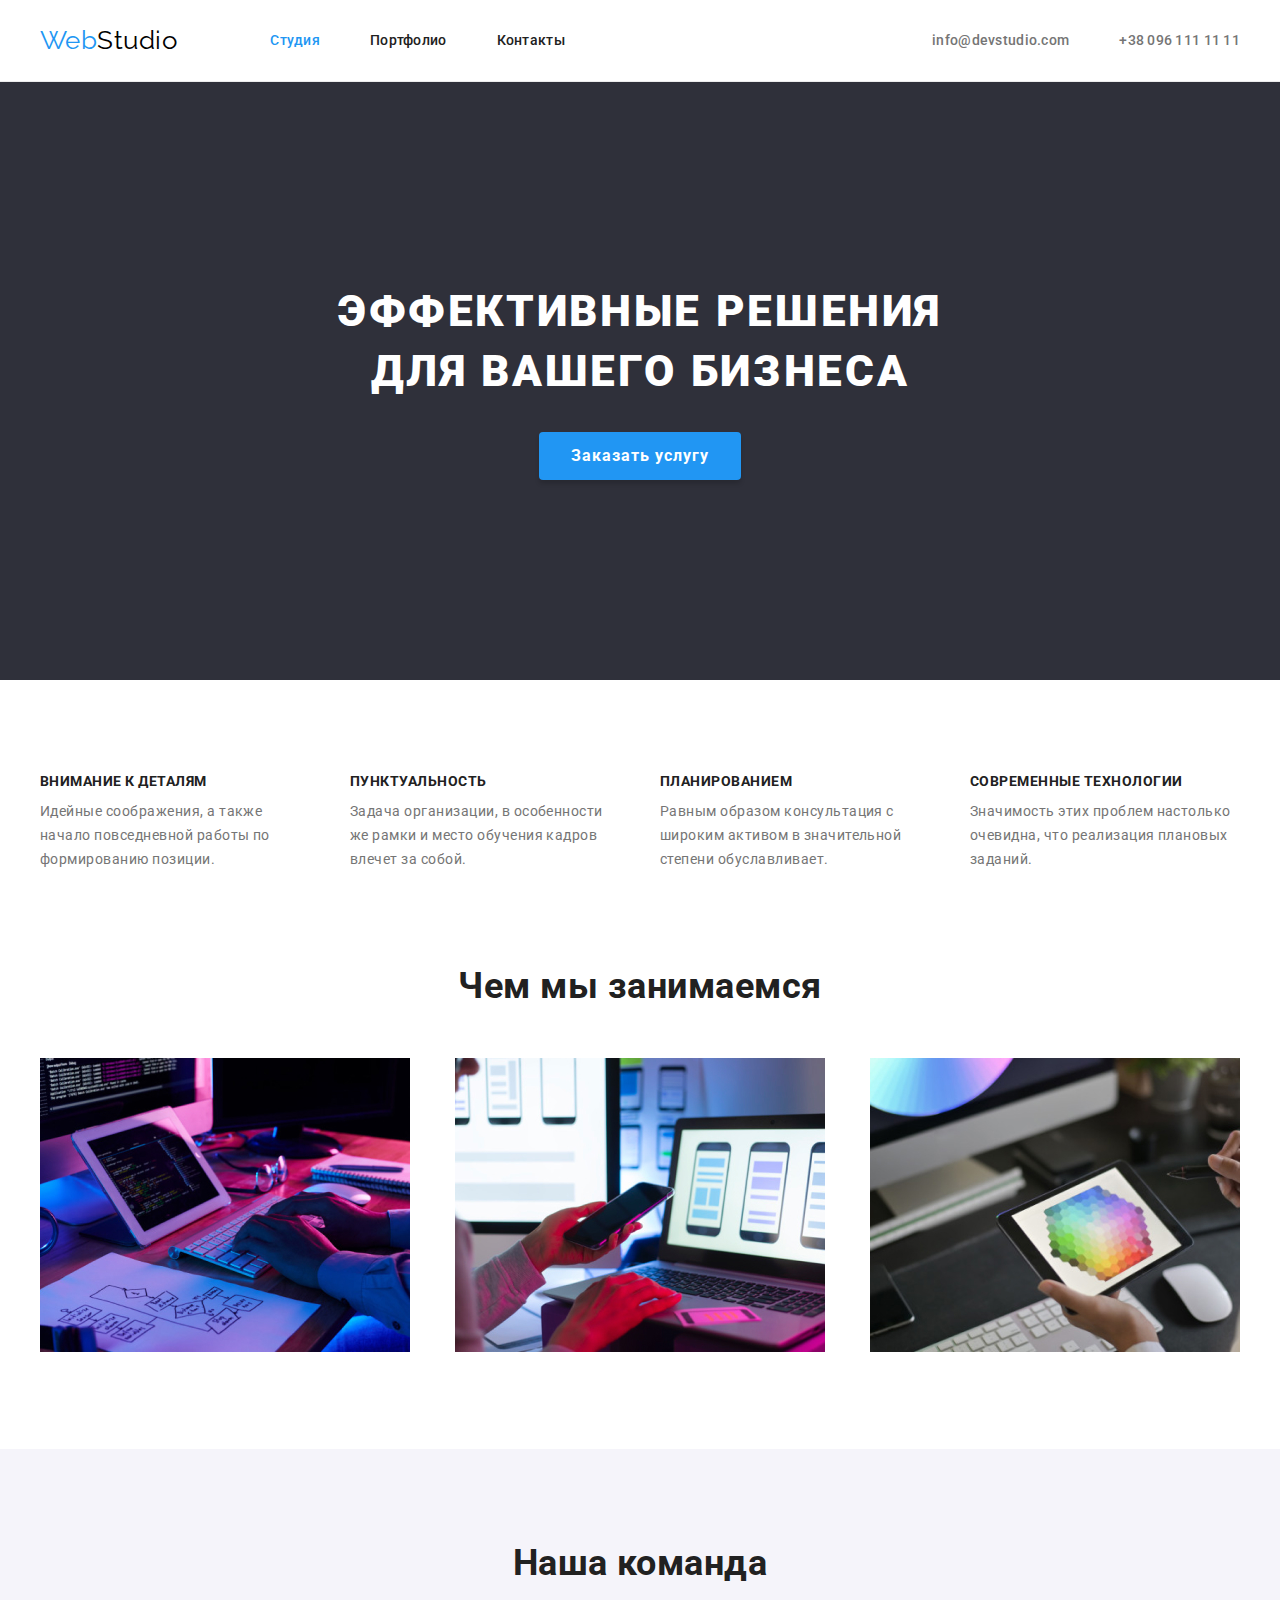
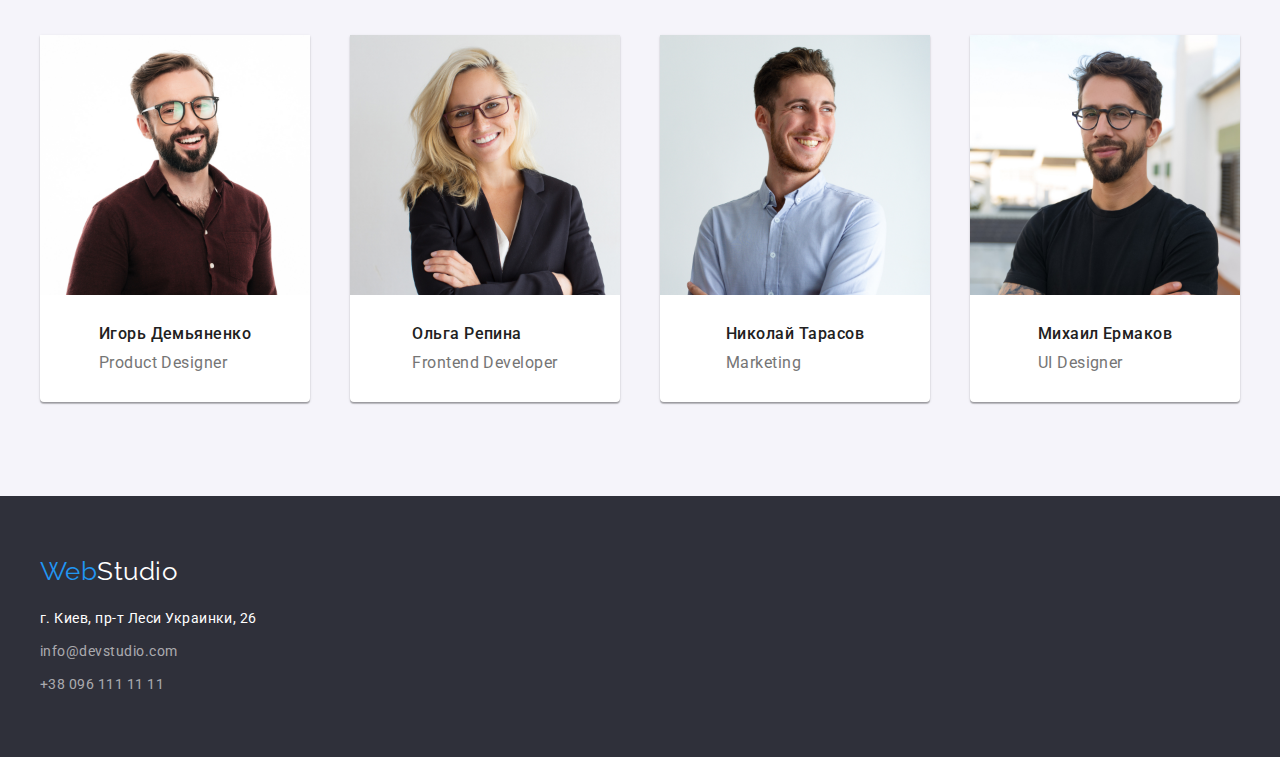
==== index.html @ 61a5749d "Initial commit" ====
<!DOCTYPE html>
<html lang="ru">
  <head>
    <meta charset="UTF-8" />
    <meta http-equiv="X-UA-Compatible" content="IE=edge" />
    <meta name="viewport" content="width=device-width, initial-scale=1.0" />
    <title>Document</title>
    <link rel="stylesheet" href="./css/reset.css" />
    <link rel="stylesheet" href="./css/styles.css" />
    <link rel="preconnect" href="https://fonts.googleapis.com" />
    <link rel="preconnect" href="https://fonts.gstatic.com" crossorigin />
    <link
      href="https://fonts.googleapis.com/css2?family=Raleway:wght@700&family=Roboto:wght@400;500;700;900&display=swap"
      rel="stylesheet"
    />
  </head>
  <body>
    <!-- Шапка -->

    <header class="header">
      <div class="container">
        <nav class="header-nav">
          <a href="./index.html" class="header-logo logo">
            Web<span class="accent-header">Studio</span></a
          >
          <ul class="site-nav">
            <li class="site-nav-link">
              <a href="./index.html" class="header-link link current">Студия</a>
            </li>
            <li class="site-nav-link">
              <a href="./portfolio.html" class="header-link link">Портфолио</a>
            </li>
            <li class="site-nav-link"><a href="" class="header-link link">Контакты</a></li>
          </ul>
        </nav>
        <ul class="socials-list">
          <li class="socials-list-item">
            <a href="mailto:info@devstudio.com" class="socials">info@devstudio.com</a>
          </li>
          <li class="socials-list-item no-margin">
            <a href="tel:+38-096-111-11-11" class="socials">+38 096 111 11 11</a>
          </li>
        </ul>
      </div>
    </header>
    <main>
      <!-- Герой -->

      <section class="hero">
        <div class="container">
          <h1 class="hero-title">Эффективные решения для вашего бизнеса</h1>
          <button type="button" class="hero-button">Заказать услугу</button>
        </div>
      </section>

      <!-- Преимущества -->

      <section class="feature-section">
        <div class="container">
          <!-- Заголовок будет скрыт -->
          <h2 class="feature-hidden">Наши преимущества</h2>
          <ul class="feature-list">
            <li class="feauture-list-item">
              <h3 class="feature-title">Внимание к деталям</h3>
              <p class="feature-text">
                Идейные соображения, а также начало повседневной работы по формированию позиции.
              </p>
            </li>
            <li class="feauture-list-item">
              <h3 class="feature-title">Пунктуальность</h3>
              <p class="feature-text">
                Задача организации, в особенности же рамки и место обучения кадров влечет за собой.
              </p>
            </li>
            <li class="feauture-list-item">
              <h3 class="feature-title">Планированием</h3>
              <p class="feature-text">
                Равным образом консультация с широким активом в значительной степени обуславливает.
              </p>
            </li>
            <li class="feauture-list-item">
              <h3 class="feature-title">Современные технологии</h3>
              <p class="feature-text">
                Значимость этих проблем настолько очевидна, что реализация плановых заданий.
              </p>
            </li>
          </ul>
        </div>
      </section>

      <!-- Чем мы занимаемся -->

      <section class="busines-section">
        <div class="container">
          <h2 class="busines-title section-title">Чем мы занимаемся</h2>
          <ul class="busines-list">
            <li class="busines-item">
              <img
                src="./images/box1.jpg"
                alt="Человек набирает на клавиатуре код для веб странички"
                width="370"
                height="294"
              />
            </li>
            <li class="busines-item">
              <img
                src="./images/box2.jpg"
                alt="Человек адаптирует веб страничку для телефона"
                width="370"
                height="294"
              />
            </li>
            <li class="busines-item">
              <img
                src="./images/box3.jpg"
                alt="Человек с планшетом выбирает на нём цвет на плитре"
                width="370"
                height="294"
              />
            </li>
          </ul>
        </div>
      </section>

      <!-- Наша команда -->

      <section class="team-section">
        <div class="container">
          <h2 class="team-title section-title">Наша команда</h2>
          <ul class="team-list">
            <li class="team-item">
              <img
                class="team-img"
                src="./images/img-1.jpg"
                alt="Портрет Игоря Демьяненко"
                width="270"
                height="260"
              />
              <div class="team-text-box">
                <h3 class="team-names">Игорь Демьяненко</h3>
                <p class="team-text">Product Designer</p>
              </div>
            </li>
            <li class="team-item">
              <img
                class="team-img"
                src="./images/img-2.jpg"
                alt="Портрет Ольги Репиной"
                width="270"
                height="260"
              />
              <div class="team-text-box">
                <h3 class="team-names">Ольга Репина</h3>
                <p class="team-text">Frontend Developer</p>
              </div>
            </li>
            <li class="team-item">
              <img
                class="team-img"
                src="./images/img-3.jpg"
                alt="Портрет Николая Тарасова"
                width="270"
                height="260"
              />
              <div class="team-text-box">
                <h3 class="team-names">Николай Тарасов</h3>
                <p class="team-text">Marketing</p>
              </div>
            </li>
            <li class="team-item">
              <img
                class="team-img"
                src="./images/img-4.jpg"
                alt="Портрет Михаила Ермакова"
                width="270"
                height="260"
              />
              <div class="team-text-box">
                <h3 class="team-names">Михаил Ермаков</h3>
                <p class="team-text">UI Designer</p>
              </div>
            </li>
          </ul>
        </div>
      </section>
    </main>
    <!-- Подвал -->

    <footer class="footer">
      <div class="container">
        <a href="./index.html" class="logo logo-footer">
          Web<span class="accent-footer">Studio</span></a
        >
        <address>
          <ul class="footer-list">
            <li class="footer-list-item">
              <a href="https://goo.gl/maps/qVXAVopkia2wuuTD7" class="address"
                >г. Киев, пр-т Леси Украинки, 26
              </a>
            </li>
            <li class="footer-list-item">
              <a href="mailto:info@devstudio.com" class="footer-socials">info@devstudio.com</a>
            </li>
            <li><a href="tel:+38-096-111-11-11" class="footer-socials">+38 096 111 11 11</a></li>
          </ul>
        </address>
      </div>
    </footer>
  </body>
</html>
---- css/styles.css ----
:root {
  --primary-text-color: #757575;
  --title-text-color: #212121;
  --accent-color: #2196f3;
  --primary-bg-color: #ffffff;
}

/* #2196F3 */
/* #212121 */
/* #000000 */
/* #757575 */
/* #FFFFFF */

/* Глобальные значения */
body {
  background-color: var(--primary-bg-color);
  color: var(--primary-text-color);
  font-family: Roboto, -apple-system, BlinkMacSystemFont, avenir next, avenir, segoe ui,
    helvetica neue, helvetica, Ubuntu, roboto, noto, arial, sans-serif;
  letter-spacing: 0.03em;
}
.container {
  max-width: 1200px;
  margin: 0 auto;
}

/* Шапка */
.header {
  padding: 25px 0;
  border-bottom: 1px solid rgba(236, 236, 236, 1);
}
.header .container {
  display: flex;
  justify-content: space-between;
}
.header-nav,
.socials-list {
  display: flex;
  flex-direction: row;
  align-items: center;
}

.site-nav {
  display: flex;
}
.site-nav-link,
.socials-list-item {
  margin: 0 50px 0 0;
}
.no-margin {
  margin: 0;
}

.logo {
  color: var(--accent-color);
  font-family: Raleway, sans-serif;
  font-size: 26px;
  line-height: 1.19;
}
.header-logo {
  margin-right: 93px;
}
.accent-header {
  color: #000000;
}
.site-nav .link {
  color: var(--title-text-color);
  font-weight: 500;
  font-size: 14px;
  line-height: 1.14;
  letter-spacing: 0.02em;
}
.site-nav .link:hover,
.site-nav .link:focus {
  color: var(--accent-color);
}
.site-nav .link.current {
  color: var(--accent-color);
}
.site-nav,
.socials-list {
  list-style: none;
}
.socials {
  color: var(--primary-text-color);
  font-weight: 500;
  font-size: 14px;
  line-height: 1.14;
  letter-spacing: 0.02em;
}
.socials:hover,
.socials:focus {
  color: var(--accent-color);
}

/* Подвал */

.footer {
  background-color: #2f303a;
  padding: 60px 0;
}
.logo-footer {
  display: inline-block;
  margin-bottom: 20px;
}
.footer-list-item {
  padding-bottom: 9px;
}
.footer a:hover,
.footer a:focus {
  color: var(--accent-color);
}
.accent-footer {
  color: var(--primary-bg-color);
}
.address {
  color: var(--primary-bg-color);
  font-style: normal;
  font-weight: 400;
  font-size: 14px;
  line-height: 1.71;
}
.footer-socials {
  color: rgb(255, 255, 255, 0.6);
  font-style: normal;
  font-weight: 400;
  font-size: 14px;
  line-height: 1.71;
}

/* Удаление подчеркивания у ссылок */
a {
  text-decoration: none;
}

/* Стили для ТИТУЛЬНОЙ страницы */
/* Секции */

.section-title {
  color: var(--title-text-color);
  font-size: 36px;
  line-height: 1.16;
  text-align: center;
}

/* Герой */

.hero .container {
  display: flex;
  flex-direction: column;
  justify-content: center;
  align-items: center;
}
.hero {
  padding: 200px 0;
  background-color: #2f303a;
}
.hero-title {
  color: var(--primary-bg-color);

  font-size: 44px;
  line-height: 1.36;
  text-align: center;
  letter-spacing: 0.06em;
  text-transform: uppercase;
  font-weight: 900;

  margin-bottom: 30px;
  box-sizing: border-box;
  width: 696px;
}
.hero-button {
  padding: 0;
  border: none;
  font: inherit;
  color: inherit;
  background-color: transparent;

  font-family: Roboto;
  color: var(--primary-bg-color);
  background-color: var(--accent-color);
  font-weight: 700;
  font-size: 16px;
  line-height: 1.8;
  letter-spacing: 0.06em;
  cursor: pointer;
  padding: 10px 32px;
  box-shadow: 0px 4px 4px rgba(0, 0, 0, 0.15);
  border-radius: 4px;

  min-width: 200px;
}

/* Преимущества */
.feature-section {
  padding: 94px 0;
}
.feature-hidden {
  display: none;
}
.feature-title {
  color: var(--title-text-color);
  font-weight: 700;
  font-size: 14px;
  line-height: 1.14;
  text-transform: uppercase;

  margin-bottom: 10px;
}

.feature-list {
  display: flex;
  justify-content: space-between;
}

.feauture-list-item {
  max-width: 270px;
}

.feature-text {
  font-size: 14px;
  line-height: 1.71;
}

/* Чем мы занимаемся */

.busines-section {
  padding-bottom: 94px;
}
.busines-list {
  display: flex;
  justify-content: space-between;
}

.busines-title {
  margin-bottom: 50px;
  font-weight: 700;
}

/* Наша команда */

.team-section {
  background-color: #f5f4fa;
  padding: 94px 0;
}
.team-list {
  display: flex;
  justify-content: space-between;
}
.team-title {
  margin-bottom: 50px;
  font-weight: 700;
}
.team-names {
  color: var(--title-text-color);
  font-weight: 500;
  font-size: 16px;
  line-height: 1.18;
  font-weight: 500;
  margin-bottom: 10px;
}

.team-item {
  background-color: var(--primary-bg-color);
  box-shadow: 0px 1px 3px rgba(0, 0, 0, 0.12), 0px 1px 1px rgba(0, 0, 0, 0.14),
    0px 2px 1px rgba(0, 0, 0, 0.2);
  border-radius: 0px 0px 4px 4px;
  display: flex;
  flex-direction: column;
  align-items: center;
}

.team-text {
  font-size: 16px;
  line-height: 1.18;
}

.team-text-box {
  padding: 30px 0;
}

/* Стили для ПОРТФОЛИО */

.portfolio-hidden {
  display: none;
}

/* PORFOLIO */

.portfolio-section {
  padding: 94px 0;
}

/* фильтр */
.filter {
  display: flex;
  justify-content: center;
  margin-bottom: 20px;
}
.filter-item {
  margin: 0 4px;
}

.filter-button {
  font-family: Roboto;
  color: var(--title-text-color);
  background-color: #f5f4fa;
  font-style: normal;
  font-weight: 500;
  font-size: 16px;
  line-height: 1.62;
  cursor: pointer;
}
.filter-button:hover,
.filter-button:focus {
  color: var(--primary-bg-color);
  background-color: var(--accent-color);
}

.filter-button {
  padding: 0;
  border: none;
  font: inherit;
  color: inherit;
  background-color: transparent;

  font-family: 'Roboto';
  font-style: normal;
  font-weight: 500;
  font-size: 16px;
  line-height: 26px;
  text-align: center;
  letter-spacing: 0.03em;

  color: var(--title-text-color);
  background-color: #f5f4fa;

  padding: 6px 22px;
  border-radius: 4px;
}

.filter-button:hover,
.filter-button:hover {
  background: var(--accent-color);

  box-shadow: 0px 3px 1px rgba(0, 0, 0, 0.1), 0px 1px 2px rgba(0, 0, 0, 0.08),
    0px 2px 2px rgba(0, 0, 0, 0.12);
}

/* галерея */

.portfolio {
  display: flex;
  justify-content: space-between;
  flex-wrap: wrap;
}
.portfolio-item {
  margin-top: 30px;
}
.portfolio-cards {
  border-right: 1px solid rgba(238, 238, 238, 1);
  border-bottom: 1px solid rgba(238, 238, 238, 1);
  border-left: 1px solid rgba(238, 238, 238, 1);
  padding: 24px;
}
.portfolio-title {
  color: var(--title-text-color);
  font-size: 18px;
  line-height: 2;
  margin-bottom: 4px;
  font-weight: 700;
}

.portfolio-text {
  color: var(--primary-text-color);
  font-size: 16px;
  line-height: 1.87;
}
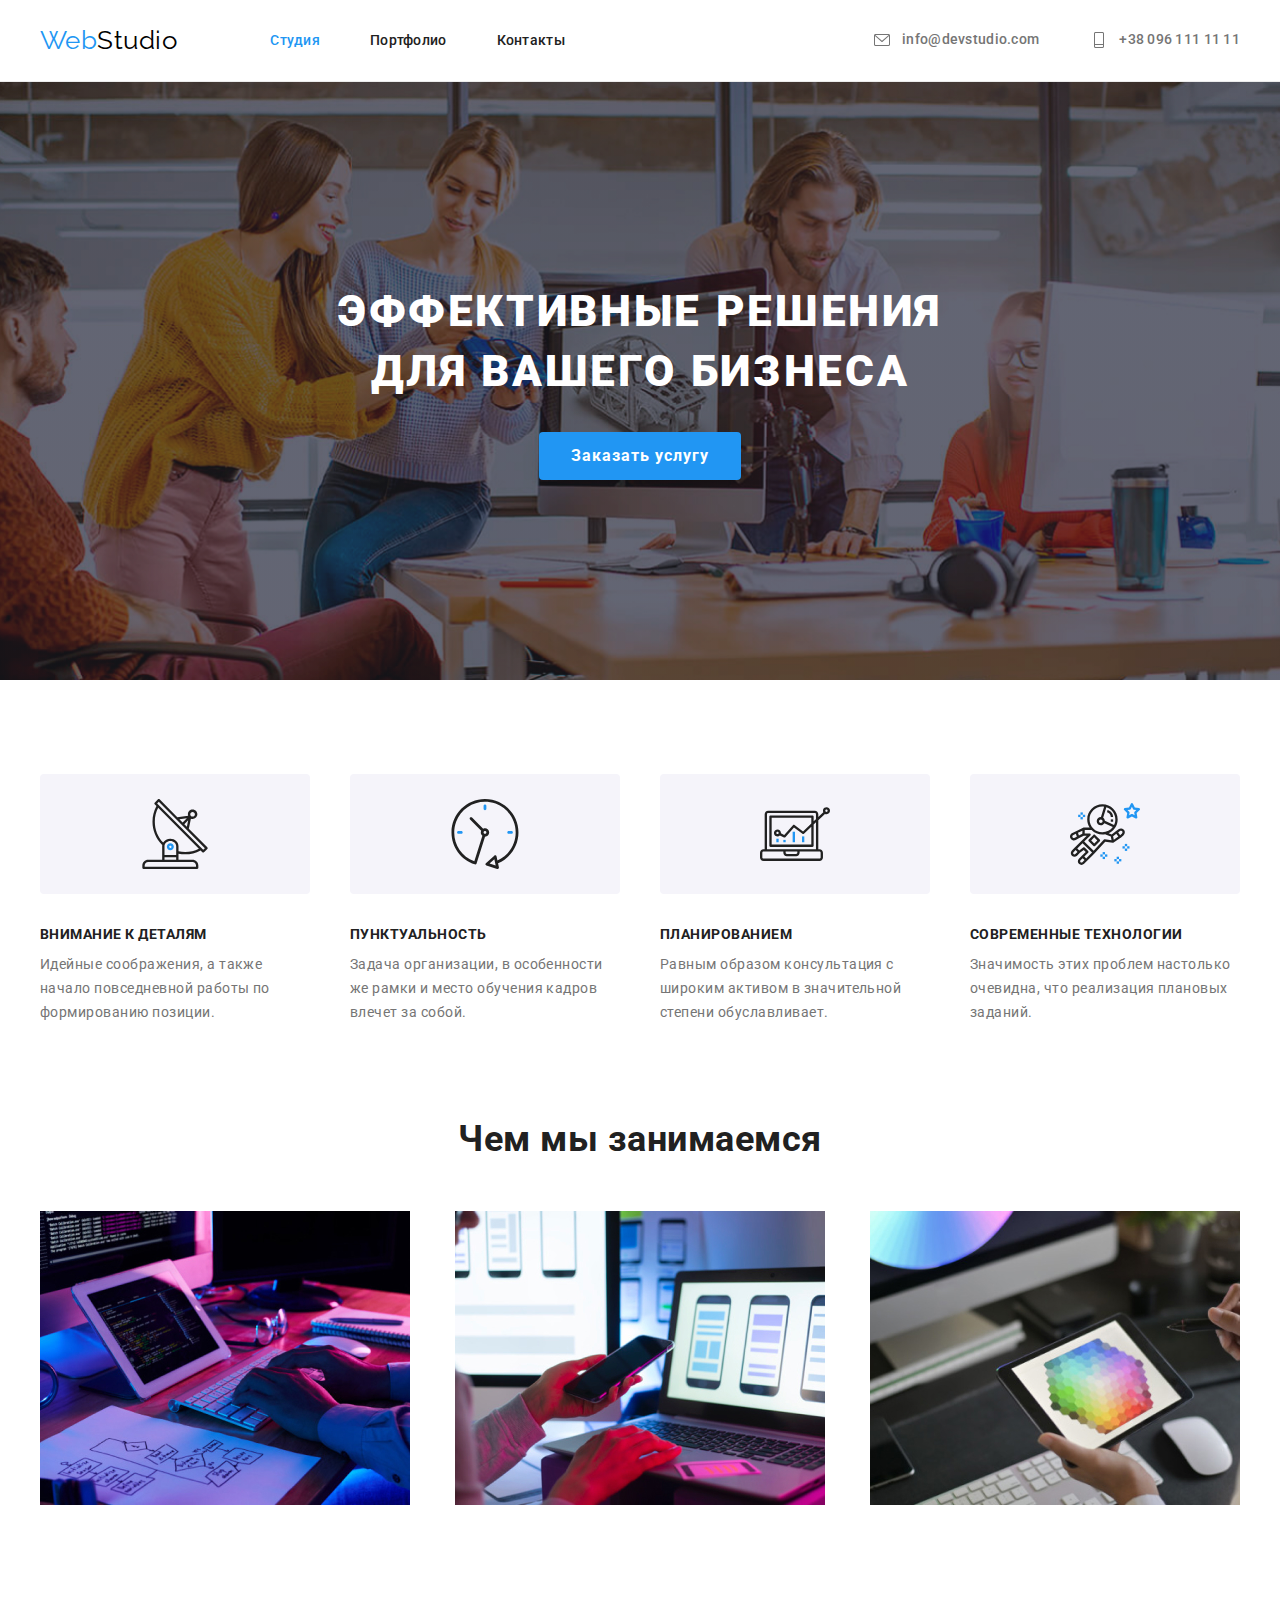
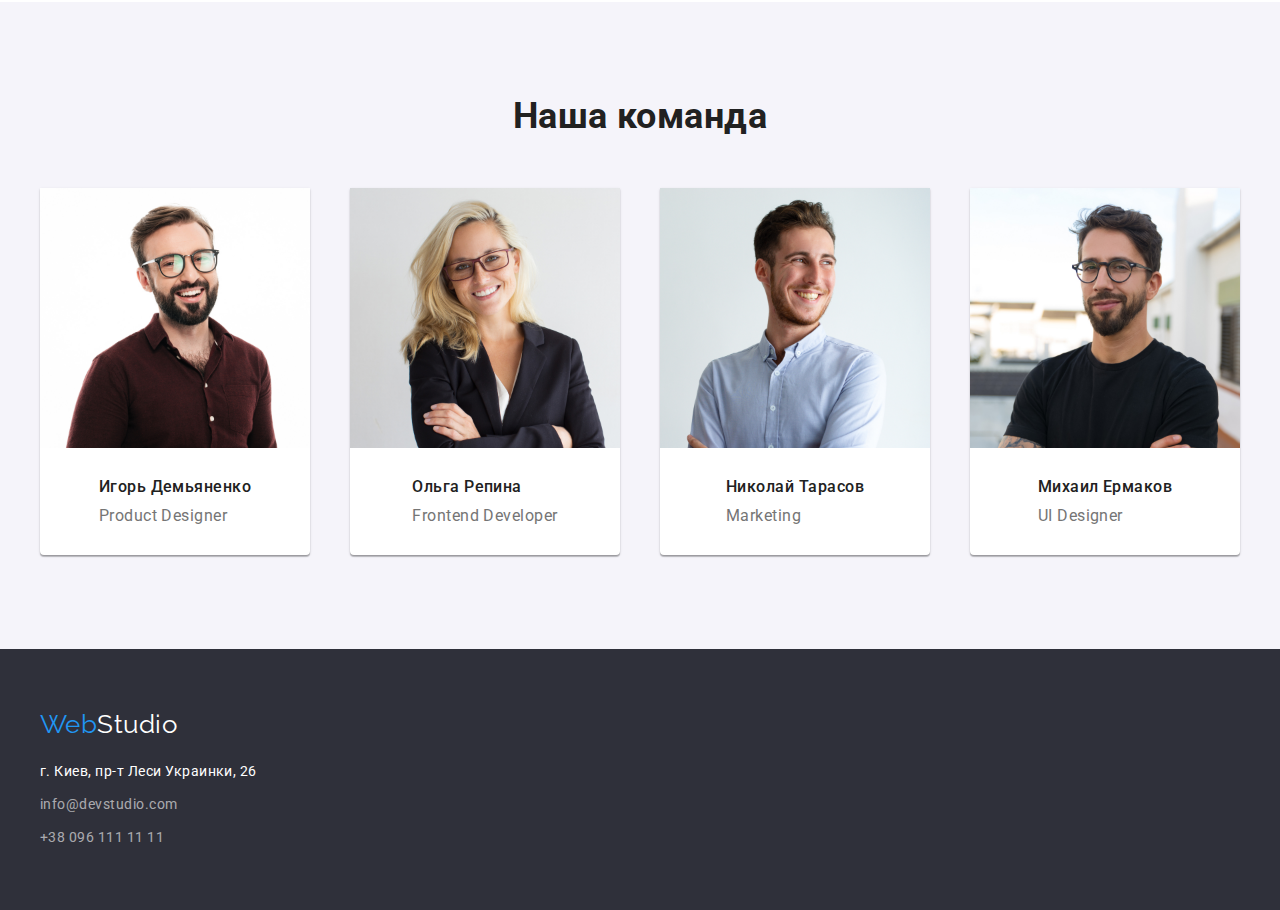
==== commit 8ef4cf3e: "Добавляет иконки в хедер к телефону и почте" ====
--- a/index.html
+++ b/index.html
@@ -35,10 +35,20 @@
         </nav>
         <ul class="socials-list">
           <li class="socials-list-item">
-            <a href="mailto:info@devstudio.com" class="socials">info@devstudio.com</a>
+            <a href="mailto:info@devstudio.com" class="socials"
+              ><svg class="decor-icon-header">
+                <use href="./images/svg/mail-tel.svg#icon-mail"></use>
+              </svg>
+              info@devstudio.com</a
+            >
           </li>
           <li class="socials-list-item no-margin">
-            <a href="tel:+38-096-111-11-11" class="socials">+38 096 111 11 11</a>
+            <a href="tel:+38-096-111-11-11" class="socials">
+              <svg class="decor-icon-header">
+                <use href="./images/svg/mail-tel.svg#icon-tel"></use>
+              </svg>
+              +38 096 111 11 11</a
+            >
           </li>
         </ul>
       </div>
@@ -61,24 +71,39 @@
           <h2 class="feature-hidden">Наши преимущества</h2>
           <ul class="feature-list">
             <li class="feauture-list-item">
+              <svg class="decor-image-feauture">
+                <use href="images/svg/benefits.svg#icon-antenna"></use>
+              </svg>
               <h3 class="feature-title">Внимание к деталям</h3>
               <p class="feature-text">
                 Идейные соображения, а также начало повседневной работы по формированию позиции.
               </p>
             </li>
-            <li class="feauture-list-item">
+
+            <li class="feauture-list-item">
+              <svg class="decor-image-feauture">
+                <use href="images/svg/benefits.svg#icon-clock"></use>
+              </svg>
               <h3 class="feature-title">Пунктуальность</h3>
               <p class="feature-text">
                 Задача организации, в особенности же рамки и место обучения кадров влечет за собой.
               </p>
             </li>
-            <li class="feauture-list-item">
+
+            <li class="feauture-list-item">
+              <svg class="decor-image-feauture">
+                <use href="images/svg/benefits.svg#icon-diagram"></use>
+              </svg>
               <h3 class="feature-title">Планированием</h3>
               <p class="feature-text">
                 Равным образом консультация с широким активом в значительной степени обуславливает.
               </p>
             </li>
-            <li class="feauture-list-item">
+
+            <li class="feauture-list-item">
+              <svg class="decor-image-feauture">
+                <use href="images/svg/benefits.svg#icon-astronaut"></use>
+              </svg>
               <h3 class="feature-title">Современные технологии</h3>
               <p class="feature-text">
                 Значимость этих проблем настолько очевидна, что реализация плановых заданий.
--- a/css/styles.css
+++ b/css/styles.css
@@ -87,10 +87,25 @@
   font-size: 14px;
   line-height: 1.14;
   letter-spacing: 0.02em;
+  display: flex;
 }
 .socials:hover,
 .socials:focus {
   color: var(--accent-color);
+}
+
+/* ___SVG___ */
+
+.decor-icon-header {
+  max-height: 16px;
+  max-width: 20px;
+  margin-right: 10px;
+  fill: var(--primary-text-color);
+}
+
+.socials:hover .decor-icon-header,
+.socials:focus .decor-icon-header {
+  fill: var(--accent-color);
 }
 
 /* Подвал */
@@ -154,7 +169,10 @@
 .hero {
   padding: 200px 0;
   background-color: #2f303a;
-}
+  background: linear-gradient(rgba(47, 48, 58, 0.4), rgba(47, 48, 58, 0.4)),
+    url(../images/hero/img.jpg) center/cover no-repeat;
+}
+
 .hero-title {
   color: var(--primary-bg-color);
 
@@ -222,6 +240,17 @@
   line-height: 1.71;
 }
 
+/* ___SVG___ */
+.decor-image-feauture {
+  display: inline-block;
+  width: 70px;
+  height: 70px;
+  padding: 25px 100px;
+  background-color: #f5f4fa;
+  border-radius: 4px;
+  margin-bottom: 30px;
+}
+
 /* Чем мы занимаемся */
 
 .busines-section {
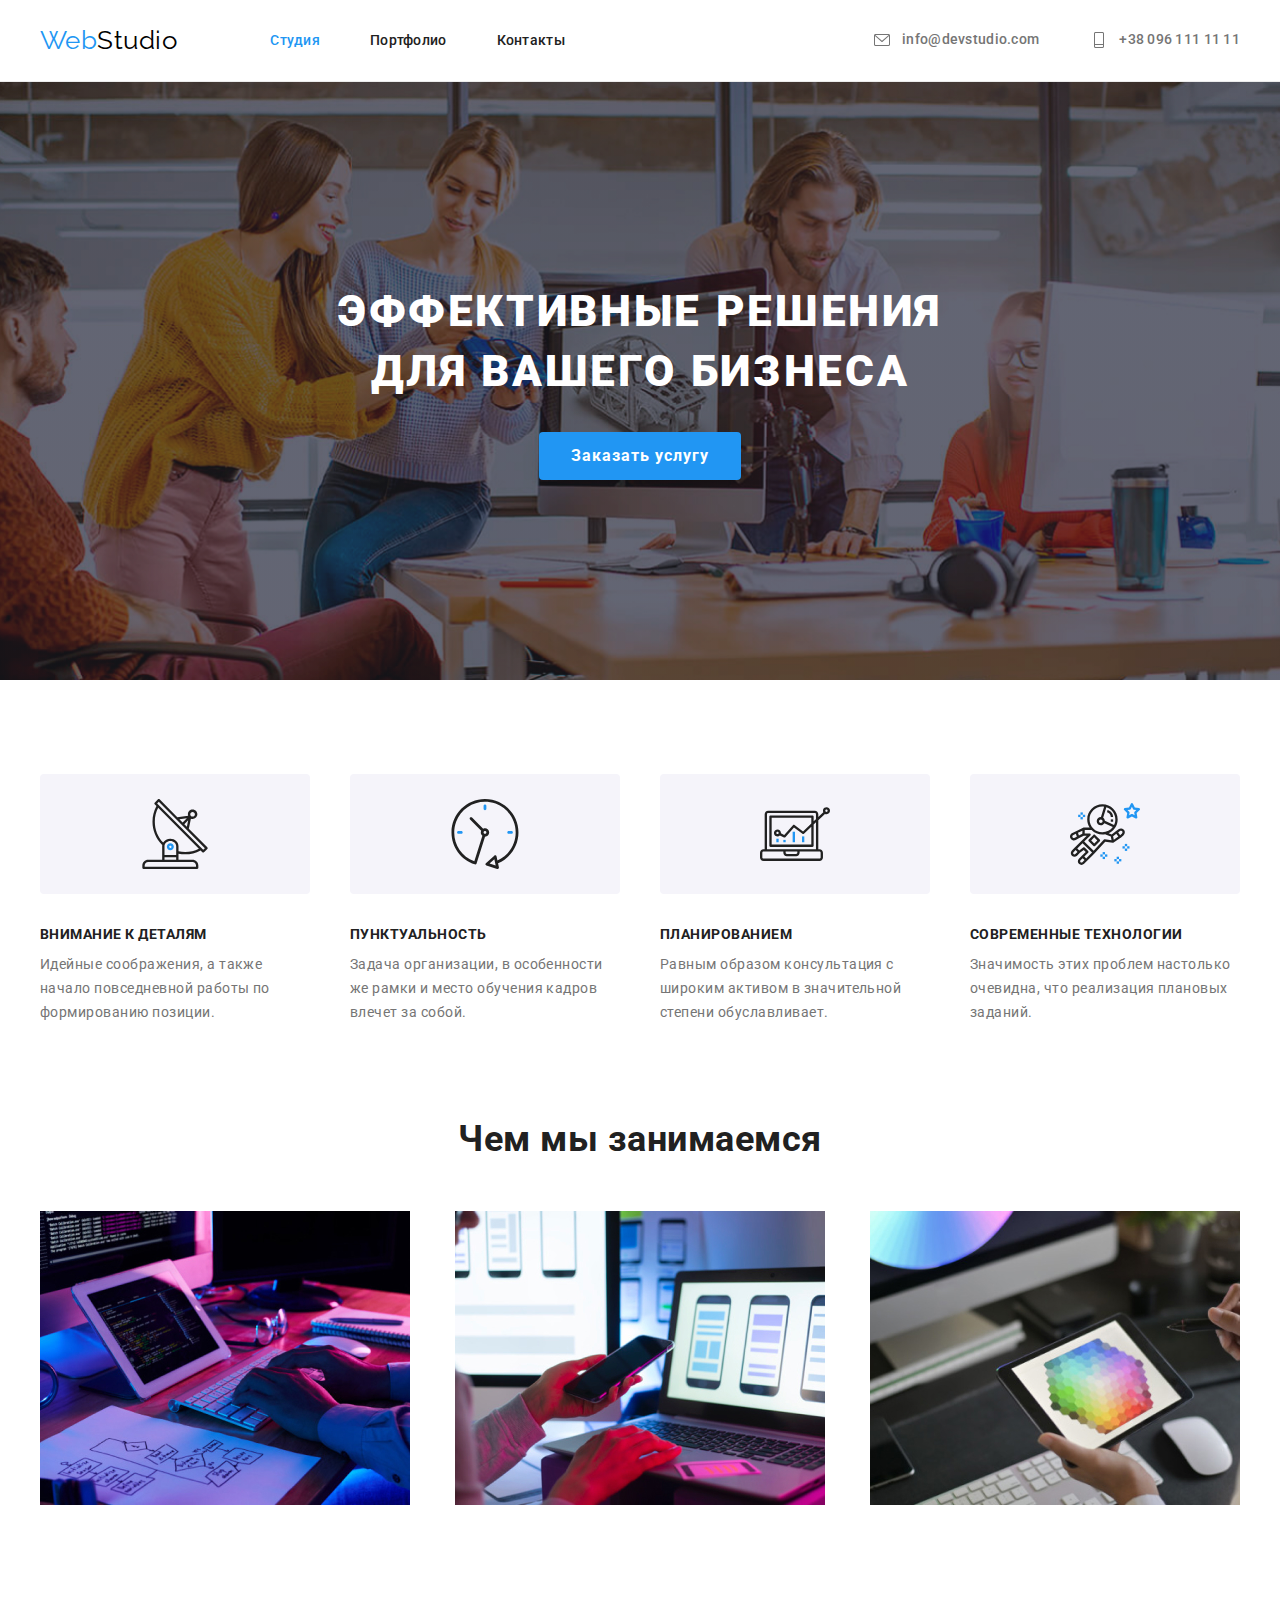
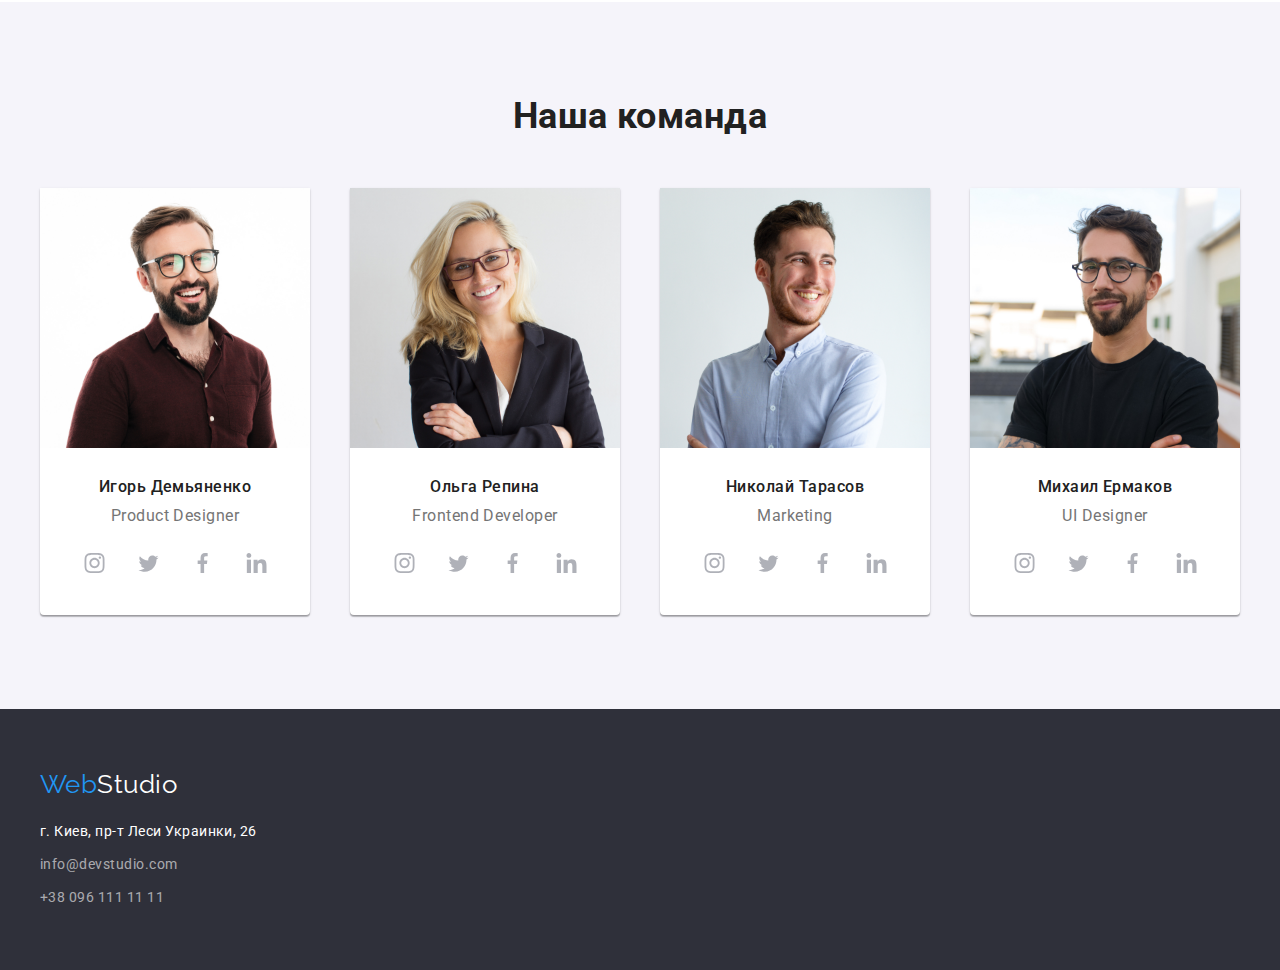
==== commit 530f3998: "Добавляет иконки соцсетей в Наша Команда и эффект ховера на Галерею" ====
--- a/index.html
+++ b/index.html
@@ -53,9 +53,9 @@
         </ul>
       </div>
     </header>
+
+    <!-- Герой -->
     <main>
-      <!-- Герой -->
-
       <section class="hero">
         <div class="container">
           <h1 class="hero-title">Эффективные решения для вашего бизнеса</h1>
@@ -164,6 +164,28 @@
               <div class="team-text-box">
                 <h3 class="team-names">Игорь Демьяненко</h3>
                 <p class="team-text">Product Designer</p>
+                <ul class="decor-team-list">
+                  <li class="decor-team-item">
+                    <svg class="decor-socials-team">
+                      <use href="images/svg/socials.svg#icon-instagram"></use>
+                    </svg>
+                  </li>
+                  <li class="decor-team-item">
+                    <svg class="decor-socials-team">
+                      <use href="images/svg/socials.svg#icon-twitter"></use>
+                    </svg>
+                  </li>
+                  <li class="decor-team-item">
+                    <svg class="decor-socials-team">
+                      <use href="images/svg/socials.svg#icon-facebook"></use>
+                    </svg>
+                  </li>
+                  <li class="decor-team-item">
+                    <svg class="decor-socials-team">
+                      <use href="images/svg/socials.svg#icon-linkedin"></use>
+                    </svg>
+                  </li>
+                </ul>
               </div>
             </li>
             <li class="team-item">
@@ -177,6 +199,28 @@
               <div class="team-text-box">
                 <h3 class="team-names">Ольга Репина</h3>
                 <p class="team-text">Frontend Developer</p>
+                <ul class="decor-team-list">
+                  <li class="decor-team-item">
+                    <svg class="decor-socials-team">
+                      <use href="images/svg/socials.svg#icon-instagram"></use>
+                    </svg>
+                  </li>
+                  <li class="decor-team-item">
+                    <svg class="decor-socials-team">
+                      <use href="images/svg/socials.svg#icon-twitter"></use>
+                    </svg>
+                  </li>
+                  <li class="decor-team-item">
+                    <svg class="decor-socials-team">
+                      <use href="images/svg/socials.svg#icon-facebook"></use>
+                    </svg>
+                  </li>
+                  <li class="decor-team-item">
+                    <svg class="decor-socials-team">
+                      <use href="images/svg/socials.svg#icon-linkedin"></use>
+                    </svg>
+                  </li>
+                </ul>
               </div>
             </li>
             <li class="team-item">
@@ -190,6 +234,28 @@
               <div class="team-text-box">
                 <h3 class="team-names">Николай Тарасов</h3>
                 <p class="team-text">Marketing</p>
+                <ul class="decor-team-list">
+                  <li class="decor-team-item">
+                    <svg class="decor-socials-team">
+                      <use href="images/svg/socials.svg#icon-instagram"></use>
+                    </svg>
+                  </li>
+                  <li class="decor-team-item">
+                    <svg class="decor-socials-team">
+                      <use href="images/svg/socials.svg#icon-twitter"></use>
+                    </svg>
+                  </li>
+                  <li class="decor-team-item">
+                    <svg class="decor-socials-team">
+                      <use href="images/svg/socials.svg#icon-facebook"></use>
+                    </svg>
+                  </li>
+                  <li class="decor-team-item">
+                    <svg class="decor-socials-team">
+                      <use href="images/svg/socials.svg#icon-linkedin"></use>
+                    </svg>
+                  </li>
+                </ul>
               </div>
             </li>
             <li class="team-item">
@@ -203,6 +269,28 @@
               <div class="team-text-box">
                 <h3 class="team-names">Михаил Ермаков</h3>
                 <p class="team-text">UI Designer</p>
+                <ul class="decor-team-list">
+                  <li class="decor-team-item">
+                    <svg class="decor-socials-team">
+                      <use href="images/svg/socials.svg#icon-instagram"></use>
+                    </svg>
+                  </li>
+                  <li class="decor-team-item">
+                    <svg class="decor-socials-team">
+                      <use href="images/svg/socials.svg#icon-twitter"></use>
+                    </svg>
+                  </li>
+                  <li class="decor-team-item">
+                    <svg class="decor-socials-team">
+                      <use href="images/svg/socials.svg#icon-facebook"></use>
+                    </svg>
+                  </li>
+                  <li class="decor-team-item">
+                    <svg class="decor-socials-team">
+                      <use href="images/svg/socials.svg#icon-linkedin"></use>
+                    </svg>
+                  </li>
+                </ul>
               </div>
             </li>
           </ul>
--- a/css/styles.css
+++ b/css/styles.css
@@ -69,6 +69,7 @@
   font-size: 14px;
   line-height: 1.14;
   letter-spacing: 0.02em;
+  transition: 0.4s;
 }
 .site-nav .link:hover,
 .site-nav .link:focus {
@@ -88,6 +89,7 @@
   line-height: 1.14;
   letter-spacing: 0.02em;
   display: flex;
+  transition: 0.4s;
 }
 .socials:hover,
 .socials:focus {
@@ -101,6 +103,7 @@
   max-width: 20px;
   margin-right: 10px;
   fill: var(--primary-text-color);
+  transition: 0.4s;
 }
 
 .socials:hover .decor-icon-header,
@@ -121,6 +124,10 @@
 .footer-list-item {
   padding-bottom: 9px;
 }
+.footer a {
+  transition: 0.4s;
+}
+
 .footer a:hover,
 .footer a:focus {
   color: var(--accent-color);
@@ -302,10 +309,43 @@
 .team-text {
   font-size: 16px;
   line-height: 1.18;
+  margin-bottom: 16px;
 }
 
 .team-text-box {
   padding: 30px 0;
+  text-align: center;
+}
+
+/* ___SVG___ */
+.decor-team-list {
+  display: flex;
+  justify-content: space-between;
+  align-items: center;
+}
+
+.decor-team-item {
+  display: flex;
+  justify-content: center;
+  align-items: center;
+  height: 44px;
+  width: 44px;
+  margin: 0 5px;
+  border-radius: 50%;
+
+  transition: 0.4s;
+}
+
+.decor-team-item:hover {
+  background-color: var(--accent-color);
+}
+.decor-team-item:hover .decor-socials-team {
+  fill: var(--primary-bg-color);
+}
+.decor-socials-team {
+  height: 20px;
+  width: 25px;
+  fill: #afb1b8;
 }
 
 /* Стили для ПОРТФОЛИО */
@@ -339,6 +379,7 @@
   font-size: 16px;
   line-height: 1.62;
   cursor: pointer;
+  transition: 0.4s;
 }
 .filter-button:hover,
 .filter-button:focus {
@@ -369,7 +410,7 @@
 }
 
 .filter-button:hover,
-.filter-button:hover {
+.filter-button:focus {
   background: var(--accent-color);
 
   box-shadow: 0px 3px 1px rgba(0, 0, 0, 0.1), 0px 1px 2px rgba(0, 0, 0, 0.08),
@@ -385,7 +426,13 @@
 }
 .portfolio-item {
   margin-top: 30px;
-}
+  transition: 0.4s;
+}
+
+.portfolio-item:hover {
+  box-shadow: 0px 4px 4px rgba(0, 0, 0, 0.25);
+}
+
 .portfolio-cards {
   border-right: 1px solid rgba(238, 238, 238, 1);
   border-bottom: 1px solid rgba(238, 238, 238, 1);
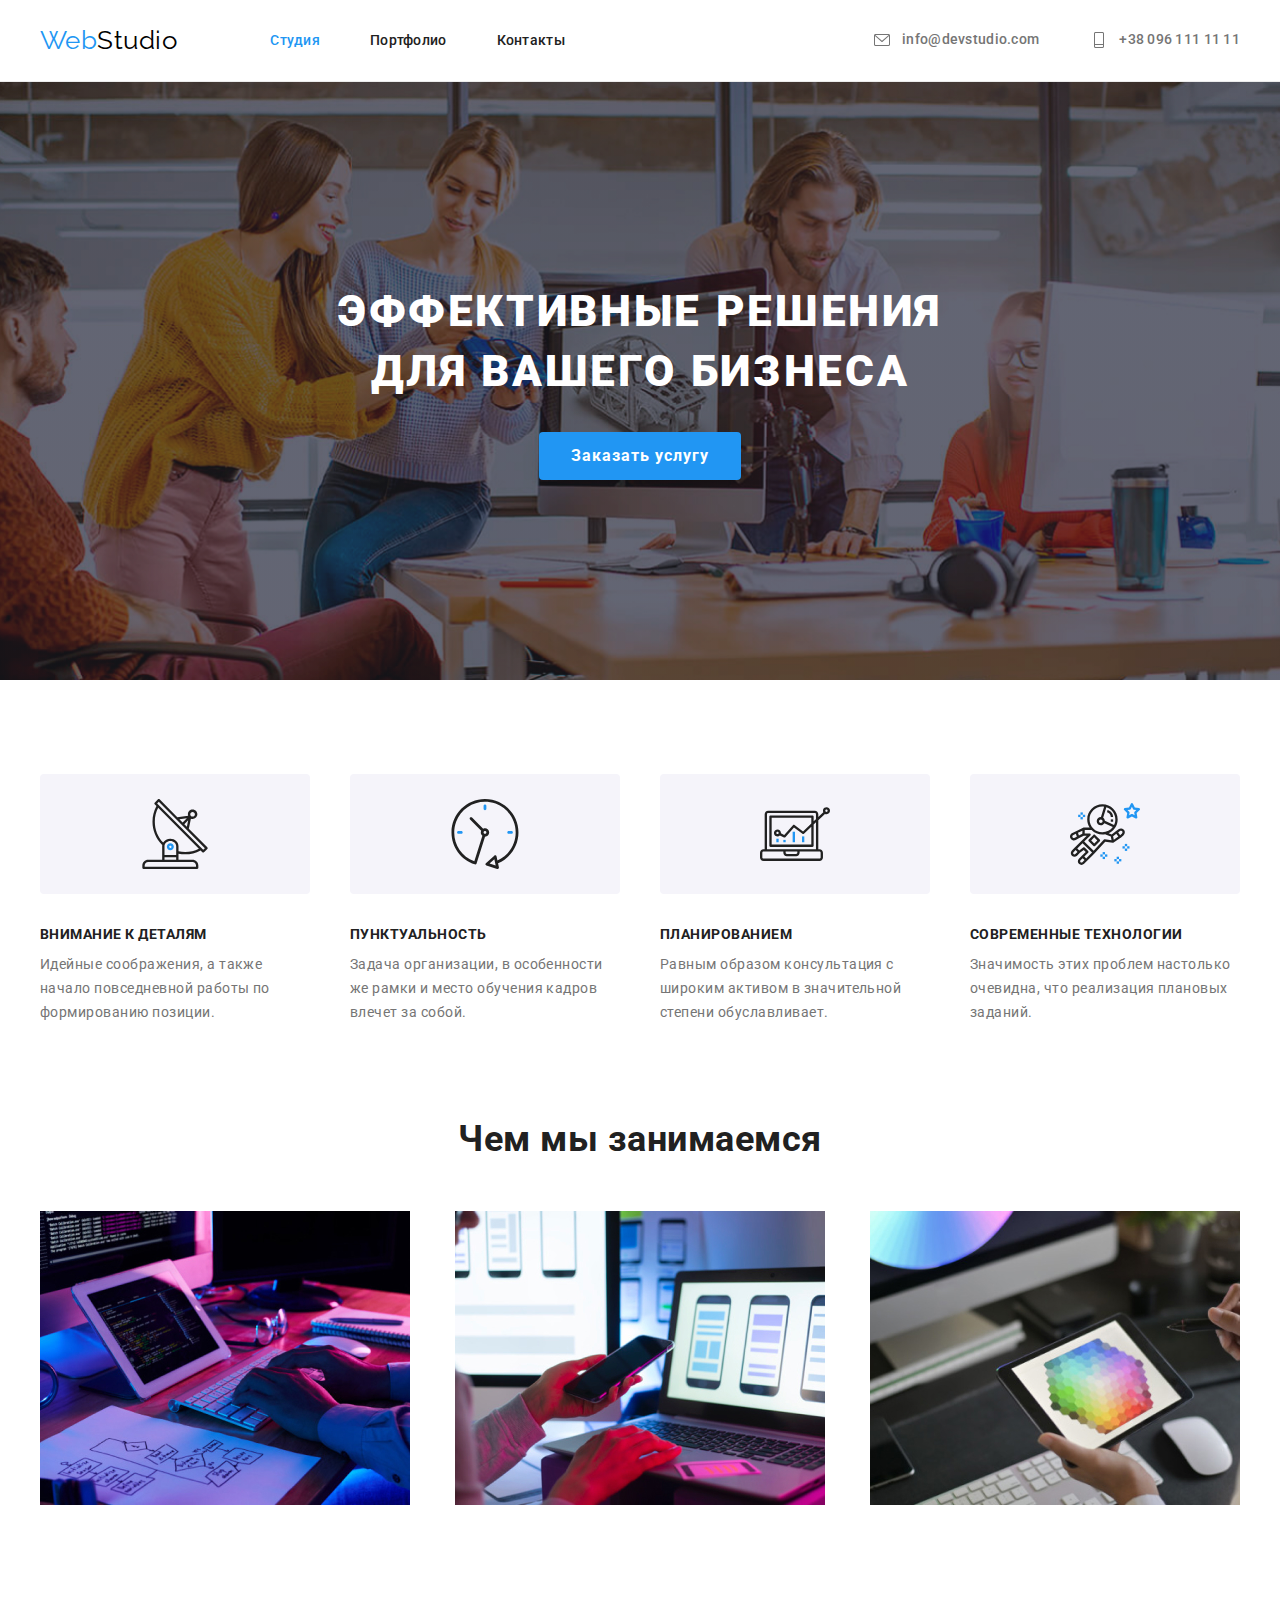
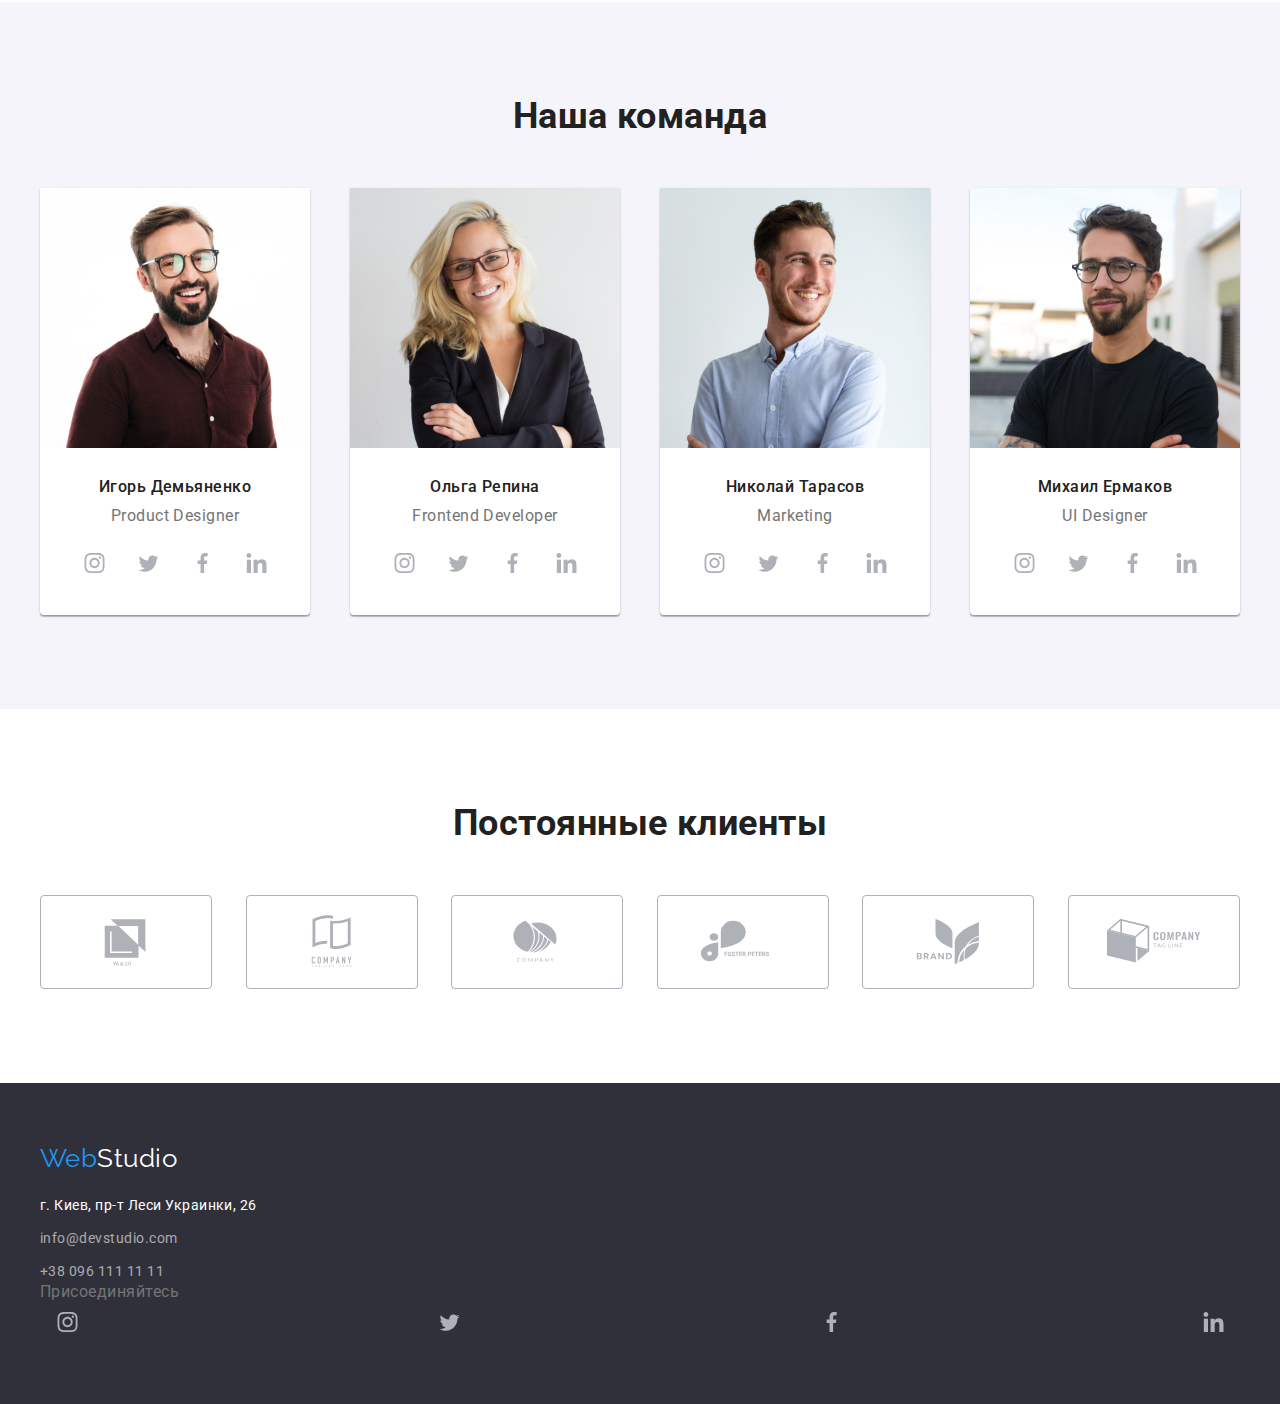
==== commit efac651f: "Правит svg файл, секция Постоянные клиенты, начало Подвала" ====
--- a/index.html
+++ b/index.html
@@ -296,6 +296,46 @@
           </ul>
         </div>
       </section>
+
+      <!-- Постоянные клиенты -->
+
+      <section class="regular-custumers-section">
+        <div class="container">
+          <h2 class="team-title section-title">Постоянные клиенты</h2>
+          <ul class="regular-custumers-list">
+            <li class="regular-custumers-item">
+              <svg class="regular-custumers-icon">
+                <use href="images/svg/logo-partner-sprite.svg#icon-logo"></use>
+              </svg>
+            </li>
+            <li class="regular-custumers-item">
+              <svg class="regular-custumers-icon">
+                <use href="images/svg/logo-partner-sprite.svg#icon-logo-2"></use>
+              </svg>
+            </li>
+            <li class="regular-custumers-item">
+              <svg class="regular-custumers-icon">
+                <use href="images/svg/logo-partner-sprite.svg#icon-logo-3"></use>
+              </svg>
+            </li>
+            <li class="regular-custumers-item">
+              <svg class="regular-custumers-icon">
+                <use href="images/svg/logo-partner-sprite.svg#icon-logo-4"></use>
+              </svg>
+            </li>
+            <li class="regular-custumers-item">
+              <svg class="regular-custumers-icon">
+                <use href="images/svg/logo-partner-sprite.svg#icon-logo-5"></use>
+              </svg>
+            </li>
+            <li class="regular-custumers-item">
+              <svg class="regular-custumers-icon">
+                <use href="images/svg/logo-partner-sprite.svg#icon-logo-6"></use>
+              </svg>
+            </li>
+          </ul>
+        </div>
+      </section>
     </main>
     <!-- Подвал -->
 
@@ -317,6 +357,33 @@
             <li><a href="tel:+38-096-111-11-11" class="footer-socials">+38 096 111 11 11</a></li>
           </ul>
         </address>
+        <div>
+          <p>Присоединяйтесь</p>
+          <ul>
+            <ul class="decor-team-list">
+              <li class="decor-team-item">
+                <svg class="decor-socials-team">
+                  <use href="images/svg/socials.svg#icon-instagram"></use>
+                </svg>
+              </li>
+              <li class="decor-team-item">
+                <svg class="decor-socials-team">
+                  <use href="images/svg/socials.svg#icon-twitter"></use>
+                </svg>
+              </li>
+              <li class="decor-team-item">
+                <svg class="decor-socials-team">
+                  <use href="images/svg/socials.svg#icon-facebook"></use>
+                </svg>
+              </li>
+              <li class="decor-team-item">
+                <svg class="decor-socials-team">
+                  <use href="images/svg/socials.svg#icon-linkedin"></use>
+                </svg>
+              </li>
+            </ul>
+          </ul>
+        </div>
       </div>
     </footer>
   </body>
--- a/css/styles.css
+++ b/css/styles.css
@@ -348,6 +348,39 @@
   fill: #afb1b8;
 }
 
+/* Постоянные клиенты */
+
+.regular-custumers-section {
+  padding: 94px 0;
+}
+.regular-custumers-list {
+  display: flex;
+  justify-content: space-between;
+}
+.regular-custumers-item {
+  display: flex;
+}
+/* ___SVG___ */
+
+.regular-custumers-icon {
+  display: inline-block;
+  width: 106px;
+  height: 60px;
+  fill: #afb1b8;
+  padding: 16px 32px;
+  border: 1px solid #afb1b8;
+  border-radius: 4px;
+  transition: 0.4s;
+}
+
+.regular-custumers-item:hover .regular-custumers-icon {
+  border-color: var(--accent-color);
+}
+
+.regular-custumers-icon:hover {
+  fill: var(--accent-color);
+}
+
 /* Стили для ПОРТФОЛИО */
 
 .portfolio-hidden {
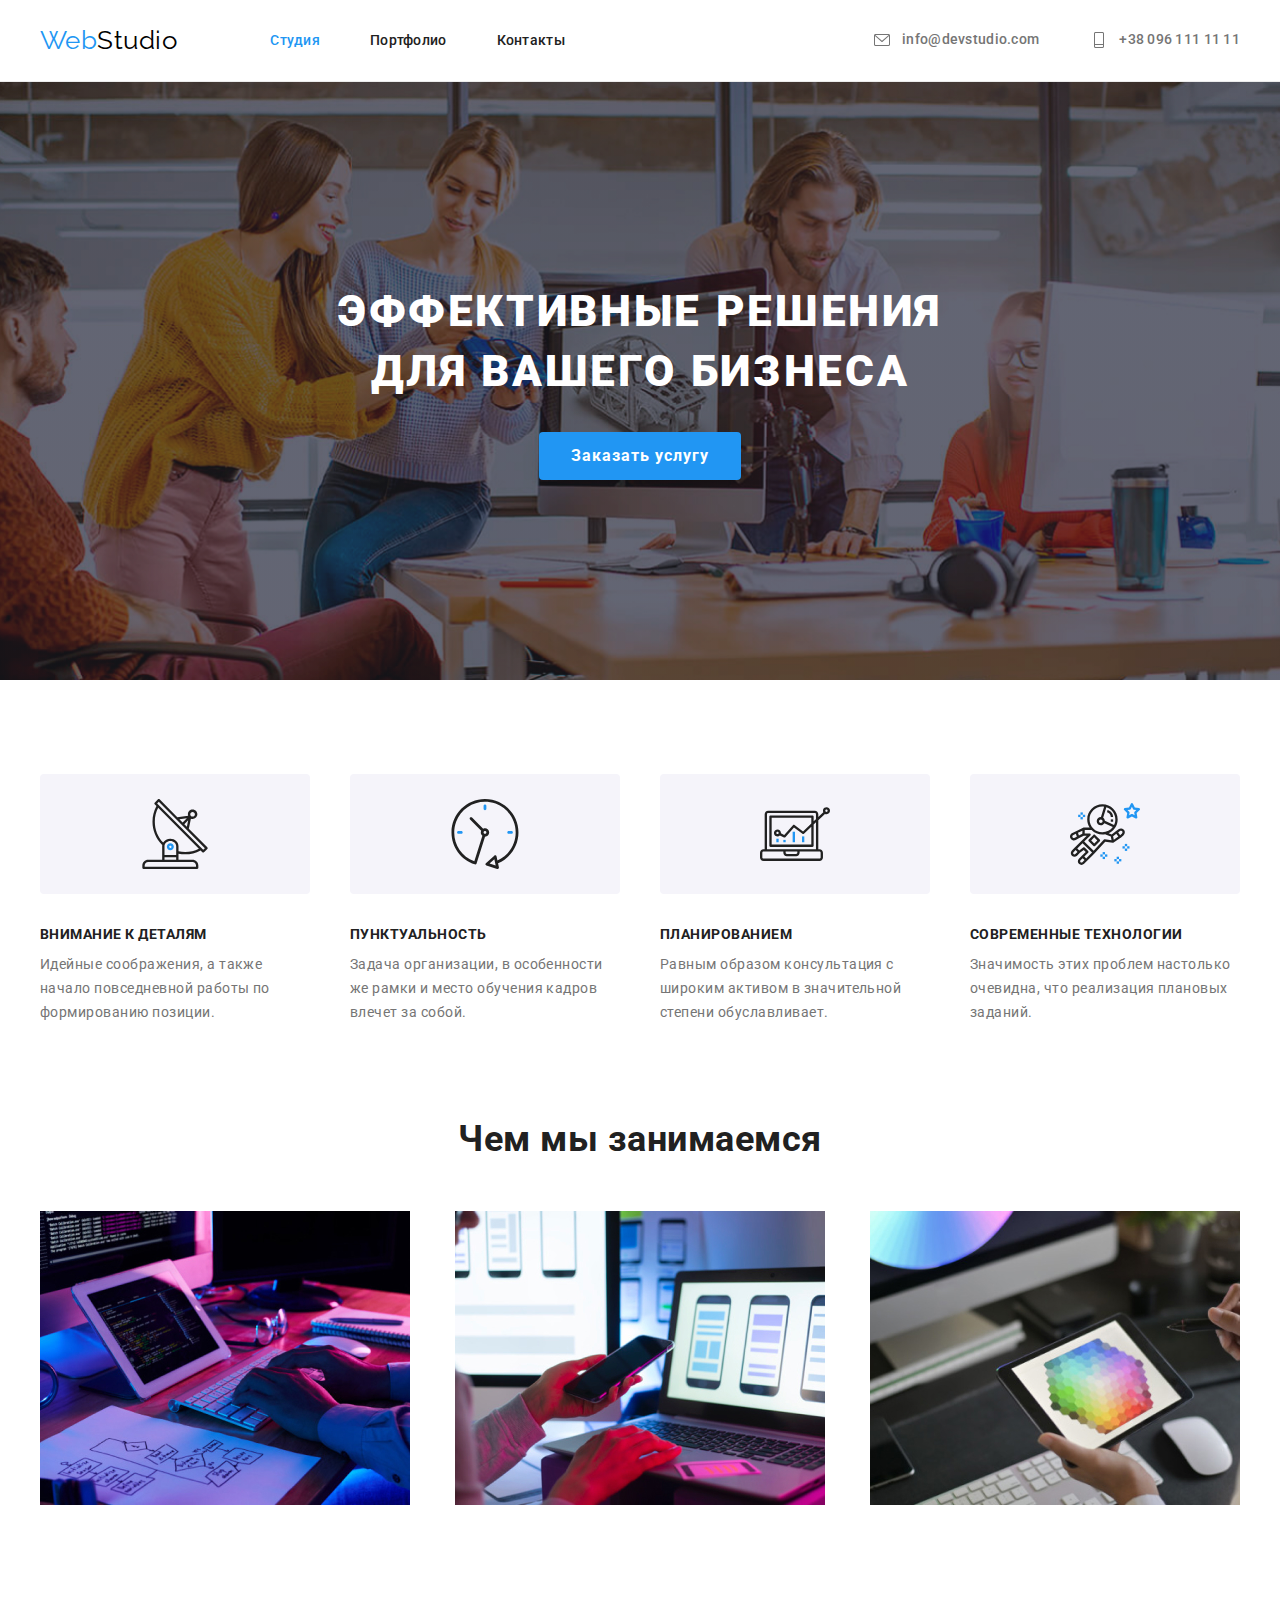
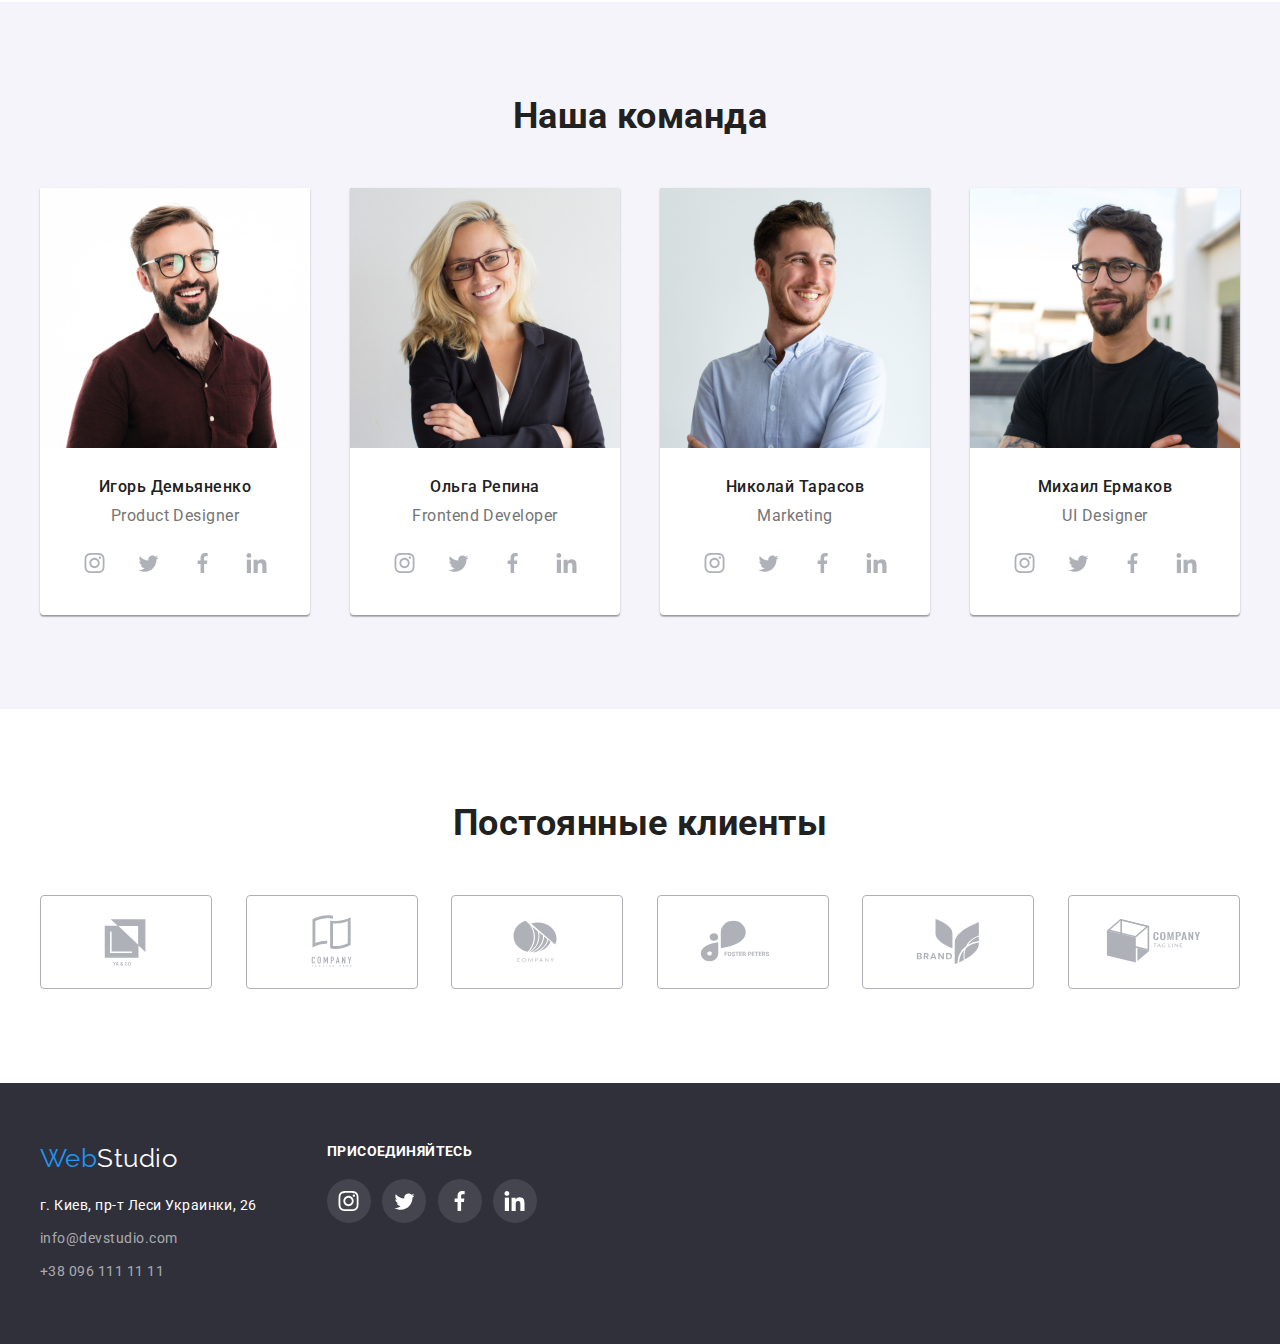
==== commit d49bd1d5: "Добавляет бокс с соц линками в подвал" ====
--- a/index.html
+++ b/index.html
@@ -341,48 +341,52 @@
 
     <footer class="footer">
       <div class="container">
-        <a href="./index.html" class="logo logo-footer">
-          Web<span class="accent-footer">Studio</span></a
-        >
-        <address>
-          <ul class="footer-list">
-            <li class="footer-list-item">
-              <a href="https://goo.gl/maps/qVXAVopkia2wuuTD7" class="address"
-                >г. Киев, пр-т Леси Украинки, 26
-              </a>
-            </li>
-            <li class="footer-list-item">
-              <a href="mailto:info@devstudio.com" class="footer-socials">info@devstudio.com</a>
-            </li>
-            <li><a href="tel:+38-096-111-11-11" class="footer-socials">+38 096 111 11 11</a></li>
-          </ul>
-        </address>
-        <div>
-          <p>Присоединяйтесь</p>
-          <ul>
-            <ul class="decor-team-list">
-              <li class="decor-team-item">
-                <svg class="decor-socials-team">
+        <div class="footer-decor-box">
+          <div class="first-footer-box">
+            <a href="./index.html" class="logo logo-footer">
+              Web<span class="accent-footer">Studio</span></a
+            >
+            <address>
+              <ul class="footer-list">
+                <li class="footer-list-item">
+                  <a href="https://goo.gl/maps/qVXAVopkia2wuuTD7" class="address"
+                    >г. Киев, пр-т Леси Украинки, 26
+                  </a>
+                </li>
+                <li class="footer-list-item">
+                  <a href="mailto:info@devstudio.com" class="footer-socials">info@devstudio.com</a>
+                </li>
+                <li>
+                  <a href="tel:+38-096-111-11-11" class="footer-socials">+38 096 111 11 11</a>
+                </li>
+              </ul>
+            </address>
+          </div>
+          <div class="footer-socials-box">
+            <p class="footer-title">Присоединяйтесь</p>
+            <ul class="footer-decor-list">
+              <li class="footer-decor-item">
+                <svg class="footer-decor-socials">
                   <use href="images/svg/socials.svg#icon-instagram"></use>
                 </svg>
               </li>
-              <li class="decor-team-item">
-                <svg class="decor-socials-team">
+              <li class="footer-decor-item">
+                <svg class="footer-decor-socials">
                   <use href="images/svg/socials.svg#icon-twitter"></use>
                 </svg>
               </li>
-              <li class="decor-team-item">
-                <svg class="decor-socials-team">
+              <li class="footer-decor-item">
+                <svg class="footer-decor-socials">
                   <use href="images/svg/socials.svg#icon-facebook"></use>
                 </svg>
               </li>
-              <li class="decor-team-item">
-                <svg class="decor-socials-team">
+              <li class="footer-decor-item">
+                <svg class="footer-decor-socials">
                   <use href="images/svg/socials.svg#icon-linkedin"></use>
                 </svg>
               </li>
             </ul>
-          </ul>
+          </div>
         </div>
       </div>
     </footer>
--- a/css/styles.css
+++ b/css/styles.css
@@ -150,9 +150,56 @@
   line-height: 1.71;
 }
 
-/* Удаление подчеркивания у ссылок */
-a {
-  text-decoration: none;
+.footer-title {
+  font-family: 'Roboto' sans-serif;
+  font-weight: 700;
+  font-size: 14px;
+  line-height: 16px;
+  letter-spacing: 0.03em;
+  text-transform: uppercase;
+  color: #ffffff;
+  margin-bottom: 20px;
+}
+
+/* ___SVG___ */
+
+.footer-socials-box {
+  margin-left: 70px;
+
+  width: 220px;
+  height: 80px;
+}
+.footer-decor-box {
+  display: flex;
+  justify-content: flex-start;
+}
+/* ghfdrb */
+.footer-decor-list {
+  display: flex;
+  justify-content: space-between;
+  align-items: center;
+}
+
+.footer-decor-item {
+  display: flex;
+  justify-content: center;
+  align-items: center;
+  height: 44px;
+  width: 44px;
+  margin-right: 10px;
+  border-radius: 50%;
+  background-color: rgba(255, 255, 255, 0.1);
+  transition: 0.4s;
+}
+
+.footer-decor-item:hover {
+  background-color: var(--accent-color);
+}
+
+.footer-decor-socials {
+  height: 20px;
+  width: 25px;
+  fill: var(--primary-bg-color);
 }
 
 /* Стили для ТИТУЛЬНОЙ страницы */
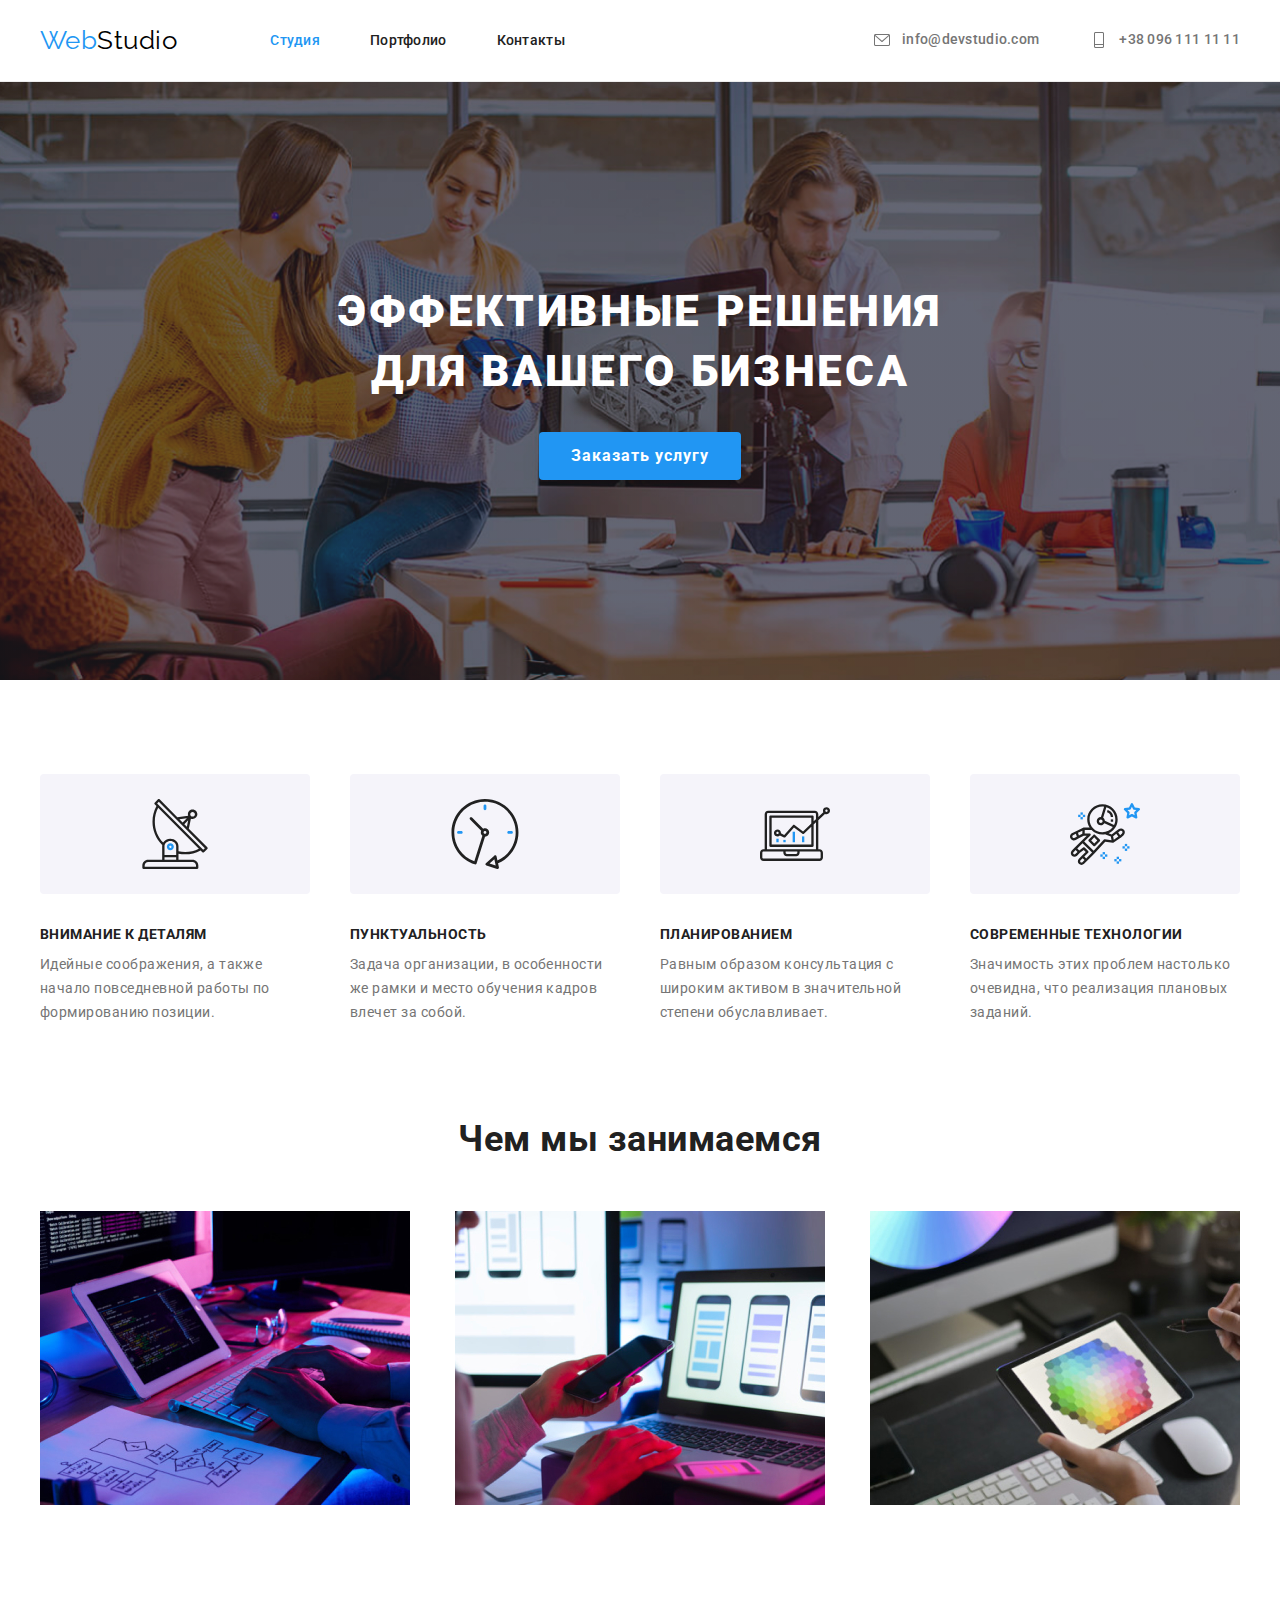
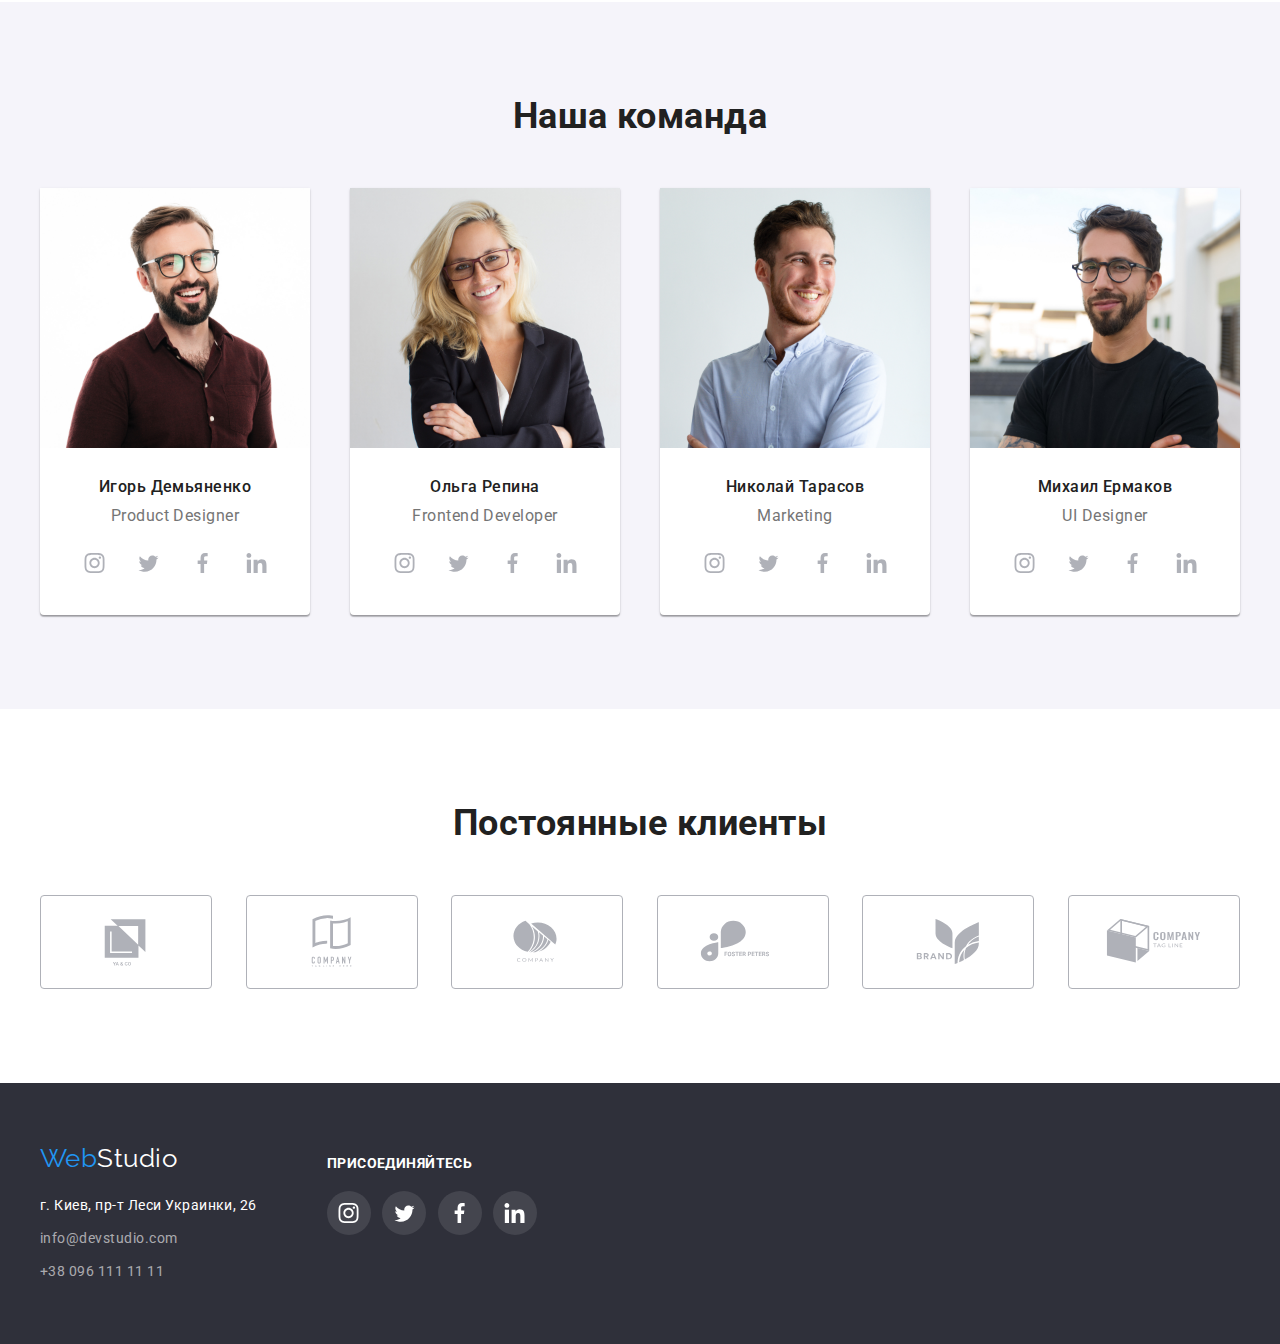
==== commit 3a9a8ed7: "Добавляет ссылки на иконки" ====
--- a/index.html
+++ b/index.html
@@ -166,24 +166,32 @@
                 <p class="team-text">Product Designer</p>
                 <ul class="decor-team-list">
                   <li class="decor-team-item">
-                    <svg class="decor-socials-team">
-                      <use href="images/svg/socials.svg#icon-instagram"></use>
-                    </svg>
-                  </li>
-                  <li class="decor-team-item">
-                    <svg class="decor-socials-team">
-                      <use href="images/svg/socials.svg#icon-twitter"></use>
-                    </svg>
-                  </li>
-                  <li class="decor-team-item">
-                    <svg class="decor-socials-team">
-                      <use href="images/svg/socials.svg#icon-facebook"></use>
-                    </svg>
-                  </li>
-                  <li class="decor-team-item">
-                    <svg class="decor-socials-team">
-                      <use href="images/svg/socials.svg#icon-linkedin"></use>
-                    </svg>
+                    <a class="team-link-icon" href="#">
+                      <svg class="decor-socials-team">
+                        <use href="images/svg/socials.svg#icon-instagram"></use>
+                      </svg>
+                    </a>
+                  </li>
+                  <li class="decor-team-item">
+                    <a class="team-link-icon" href="#">
+                      <svg class="decor-socials-team">
+                        <use href="images/svg/socials.svg#icon-twitter"></use>
+                      </svg>
+                    </a>
+                  </li>
+                  <li class="decor-team-item">
+                    <a class="team-link-icon" href="#">
+                      <svg class="decor-socials-team">
+                        <use href="images/svg/socials.svg#icon-facebook"></use>
+                      </svg>
+                    </a>
+                  </li>
+                  <li class="decor-team-item">
+                    <a class="team-link-icon" href="#">
+                      <svg class="decor-socials-team">
+                        <use href="images/svg/socials.svg#icon-linkedin"></use>
+                      </svg>
+                    </a>
                   </li>
                 </ul>
               </div>
@@ -201,24 +209,32 @@
                 <p class="team-text">Frontend Developer</p>
                 <ul class="decor-team-list">
                   <li class="decor-team-item">
-                    <svg class="decor-socials-team">
-                      <use href="images/svg/socials.svg#icon-instagram"></use>
-                    </svg>
-                  </li>
-                  <li class="decor-team-item">
-                    <svg class="decor-socials-team">
-                      <use href="images/svg/socials.svg#icon-twitter"></use>
-                    </svg>
-                  </li>
-                  <li class="decor-team-item">
-                    <svg class="decor-socials-team">
-                      <use href="images/svg/socials.svg#icon-facebook"></use>
-                    </svg>
-                  </li>
-                  <li class="decor-team-item">
-                    <svg class="decor-socials-team">
-                      <use href="images/svg/socials.svg#icon-linkedin"></use>
-                    </svg>
+                    <a class="team-link-icon" href="#">
+                      <svg class="decor-socials-team">
+                        <use href="images/svg/socials.svg#icon-instagram"></use>
+                      </svg>
+                    </a>
+                  </li>
+                  <li class="decor-team-item">
+                    <a class="team-link-icon" href="#">
+                      <svg class="decor-socials-team">
+                        <use href="images/svg/socials.svg#icon-twitter"></use>
+                      </svg>
+                    </a>
+                  </li>
+                  <li class="decor-team-item">
+                    <a class="team-link-icon" href="#">
+                      <svg class="decor-socials-team">
+                        <use href="images/svg/socials.svg#icon-facebook"></use>
+                      </svg>
+                    </a>
+                  </li>
+                  <li class="decor-team-item">
+                    <a class="team-link-icon" href="#">
+                      <svg class="decor-socials-team">
+                        <use href="images/svg/socials.svg#icon-linkedin"></use>
+                      </svg>
+                    </a>
                   </li>
                 </ul>
               </div>
@@ -236,24 +252,32 @@
                 <p class="team-text">Marketing</p>
                 <ul class="decor-team-list">
                   <li class="decor-team-item">
-                    <svg class="decor-socials-team">
-                      <use href="images/svg/socials.svg#icon-instagram"></use>
-                    </svg>
-                  </li>
-                  <li class="decor-team-item">
-                    <svg class="decor-socials-team">
-                      <use href="images/svg/socials.svg#icon-twitter"></use>
-                    </svg>
-                  </li>
-                  <li class="decor-team-item">
-                    <svg class="decor-socials-team">
-                      <use href="images/svg/socials.svg#icon-facebook"></use>
-                    </svg>
-                  </li>
-                  <li class="decor-team-item">
-                    <svg class="decor-socials-team">
-                      <use href="images/svg/socials.svg#icon-linkedin"></use>
-                    </svg>
+                    <a class="team-link-icon" href="#">
+                      <svg class="decor-socials-team">
+                        <use href="images/svg/socials.svg#icon-instagram"></use>
+                      </svg>
+                    </a>
+                  </li>
+                  <li class="decor-team-item">
+                    <a class="team-link-icon" href="#">
+                      <svg class="decor-socials-team">
+                        <use href="images/svg/socials.svg#icon-twitter"></use>
+                      </svg>
+                    </a>
+                  </li>
+                  <li class="decor-team-item">
+                    <a class="team-link-icon" href="#">
+                      <svg class="decor-socials-team">
+                        <use href="images/svg/socials.svg#icon-facebook"></use>
+                      </svg>
+                    </a>
+                  </li>
+                  <li class="decor-team-item">
+                    <a class="team-link-icon" href="#">
+                      <svg class="decor-socials-team">
+                        <use href="images/svg/socials.svg#icon-linkedin"></use>
+                      </svg>
+                    </a>
                   </li>
                 </ul>
               </div>
@@ -271,24 +295,32 @@
                 <p class="team-text">UI Designer</p>
                 <ul class="decor-team-list">
                   <li class="decor-team-item">
-                    <svg class="decor-socials-team">
-                      <use href="images/svg/socials.svg#icon-instagram"></use>
-                    </svg>
-                  </li>
-                  <li class="decor-team-item">
-                    <svg class="decor-socials-team">
-                      <use href="images/svg/socials.svg#icon-twitter"></use>
-                    </svg>
-                  </li>
-                  <li class="decor-team-item">
-                    <svg class="decor-socials-team">
-                      <use href="images/svg/socials.svg#icon-facebook"></use>
-                    </svg>
-                  </li>
-                  <li class="decor-team-item">
-                    <svg class="decor-socials-team">
-                      <use href="images/svg/socials.svg#icon-linkedin"></use>
-                    </svg>
+                    <a class="team-link-icon" href="#">
+                      <svg class="decor-socials-team">
+                        <use href="images/svg/socials.svg#icon-instagram"></use>
+                      </svg>
+                    </a>
+                  </li>
+                  <li class="decor-team-item">
+                    <a class="team-link-icon" href="#">
+                      <svg class="decor-socials-team">
+                        <use href="images/svg/socials.svg#icon-twitter"></use>
+                      </svg>
+                    </a>
+                  </li>
+                  <li class="decor-team-item">
+                    <a class="team-link-icon" href="#">
+                      <svg class="decor-socials-team">
+                        <use href="images/svg/socials.svg#icon-facebook"></use>
+                      </svg>
+                    </a>
+                  </li>
+                  <li class="decor-team-item">
+                    <a class="team-link-icon" href="#">
+                      <svg class="decor-socials-team">
+                        <use href="images/svg/socials.svg#icon-linkedin"></use>
+                      </svg>
+                    </a>
                   </li>
                 </ul>
               </div>
@@ -366,24 +398,32 @@
             <p class="footer-title">Присоединяйтесь</p>
             <ul class="footer-decor-list">
               <li class="footer-decor-item">
-                <svg class="footer-decor-socials">
-                  <use href="images/svg/socials.svg#icon-instagram"></use>
-                </svg>
+                <a class="footer-link-icon" href="#">
+                  <svg class="footer-decor-socials">
+                    <use href="images/svg/socials.svg#icon-instagram"></use>
+                  </svg>
+                </a>
               </li>
               <li class="footer-decor-item">
-                <svg class="footer-decor-socials">
-                  <use href="images/svg/socials.svg#icon-twitter"></use>
-                </svg>
+                <a class="footer-link-icon" href="#">
+                  <svg class="footer-decor-socials">
+                    <use href="images/svg/socials.svg#icon-twitter"></use>
+                  </svg>
+                </a>
               </li>
               <li class="footer-decor-item">
-                <svg class="footer-decor-socials">
-                  <use href="images/svg/socials.svg#icon-facebook"></use>
-                </svg>
+                <a class="footer-link-icon" href="#">
+                  <svg class="footer-decor-socials">
+                    <use href="images/svg/socials.svg#icon-facebook"></use>
+                  </svg>
+                </a>
               </li>
               <li class="footer-decor-item">
-                <svg class="footer-decor-socials">
-                  <use href="images/svg/socials.svg#icon-linkedin"></use>
-                </svg>
+                <a class="footer-link-icon" href="#">
+                  <svg class="footer-decor-socials">
+                    <use href="images/svg/socials.svg#icon-linkedin"></use>
+                  </svg>
+                </a>
               </li>
             </ul>
           </div>
--- a/css/styles.css
+++ b/css/styles.css
@@ -159,33 +159,40 @@
   text-transform: uppercase;
   color: #ffffff;
   margin-bottom: 20px;
+  margin-top: 12px;
+}
+
+.first-footer-box {
+  margin-right: 70px;
 }
 
 /* ___SVG___ */
 
 .footer-socials-box {
-  margin-left: 70px;
-
   width: 220px;
   height: 80px;
 }
-.footer-decor-box {
-  display: flex;
-  justify-content: flex-start;
-}
-/* ghfdrb */
-.footer-decor-list {
-  display: flex;
-  justify-content: space-between;
-  align-items: center;
-}
-
-.footer-decor-item {
-  display: flex;
-  justify-content: center;
-  align-items: center;
+
+.footer-link-icon {
   height: 44px;
   width: 44px;
+  display: flex;
+  justify-content: center;
+  align-items: center;
+}
+
+.footer-decor-box {
+  display: flex;
+  justify-content: flex-start;
+}
+
+.footer-decor-list {
+  display: flex;
+  justify-content: space-between;
+  align-items: center;
+}
+
+.footer-decor-item {
   margin-right: 10px;
   border-radius: 50%;
   background-color: rgba(255, 255, 255, 0.1);
@@ -371,12 +378,15 @@
   align-items: center;
 }
 
-.decor-team-item {
-  display: flex;
-  justify-content: center;
-  align-items: center;
+.team-link-icon {
   height: 44px;
   width: 44px;
+  display: flex;
+  justify-content: center;
+  align-items: center;
+}
+
+.decor-team-item {
   margin: 0 5px;
   border-radius: 50%;
 
@@ -461,6 +471,7 @@
   cursor: pointer;
   transition: 0.4s;
 }
+
 .filter-button:hover,
 .filter-button:focus {
   color: var(--primary-bg-color);
